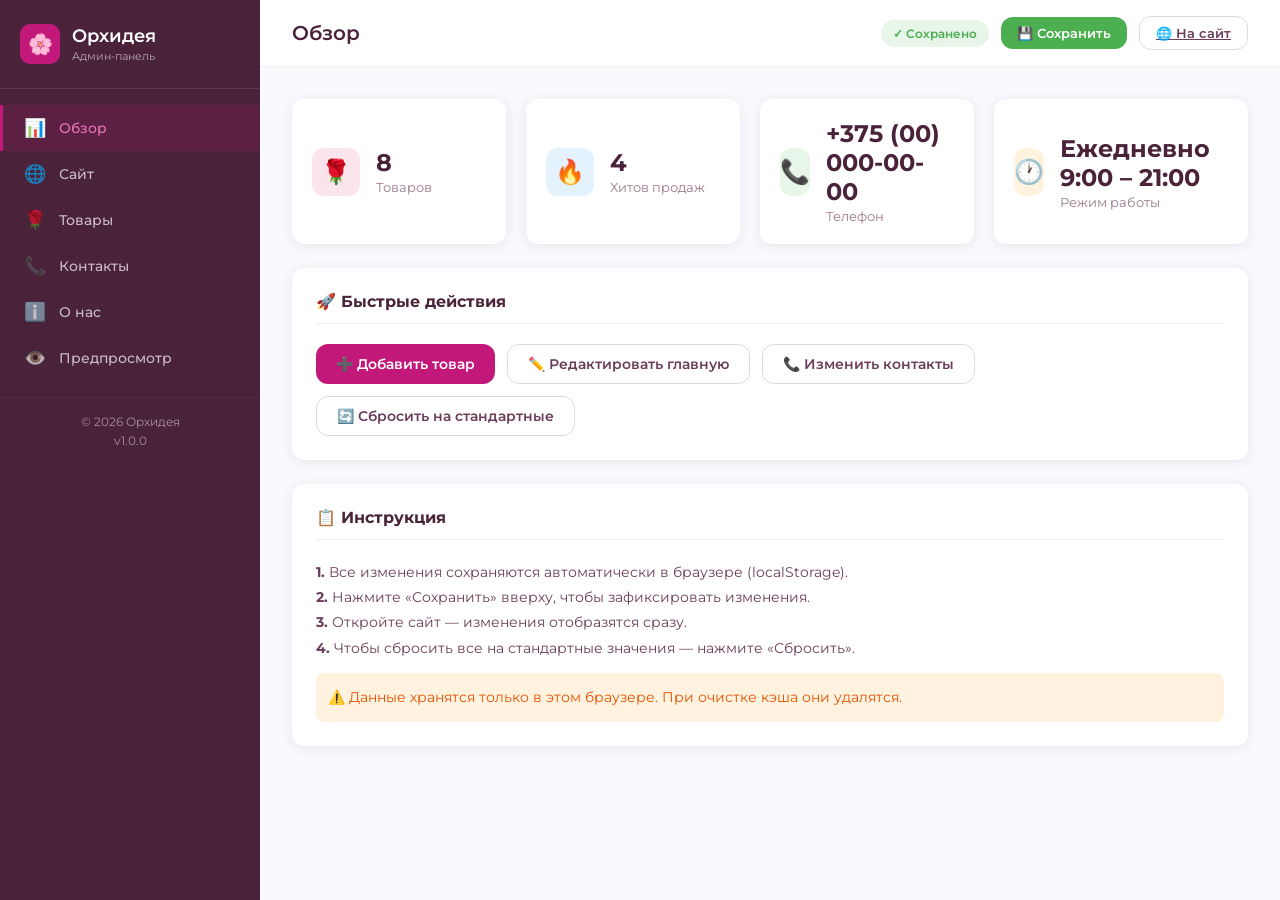
==== admin.html @ 12eff5f6 "Add files via upload" ====
<!DOCTYPE html>
<html lang="ru">
<head>
<meta charset="UTF-8">
<meta name="viewport" content="width=device-width, initial-scale=1.0">
<title>Админ-панель — Орхидея</title>
<link href="https://fonts.googleapis.com/css2?family=Montserrat:wght@300;400;500;600;700&display=swap" rel="stylesheet">
<style>
:root {
  --primary: #C2187A;
  --primary-light: #E674B9;
  --primary-dark: #8B0F5A;
  --bg-white: #FFFFFF;
  --bg-light: #FAF9FE;
  --bg-cream: #FDFBFC;
  --text-dark: #4A223A;
  --text-medium: #6B3D5A;
  --text-light: #9B7A8A;
  --gray-light: #F0F0F0;
  --gray-medium: #DCDCDC;
  --success: #4CAF50;
  --warning: #FF9800;
  --danger: #F44336;
  --radius: 12px;
  --shadow: 0 2px 12px rgba(74,34,58,.1);
  --transition: all .3s ease;
}

* { margin: 0; padding: 0; box-sizing: border-box; }
body { font-family: 'Montserrat', sans-serif; background: var(--bg-light); color: var(--text-dark); min-height: 100vh; }

/* ===== LAYOUT ===== */
.admin-wrapper { display: flex; min-height: 100vh; }

/* ===== SIDEBAR ===== */
.sidebar {
  width: 260px;
  background: var(--text-dark);
  color: #fff;
  position: fixed;
  height: 100vh;
  overflow-y: auto;
  z-index: 100;
  transition: var(--transition);
}
.sidebar-header {
  padding: 24px 20px;
  border-bottom: 1px solid rgba(255,255,255,.1);
  display: flex;
  align-items: center;
  gap: 12px;
}
.sidebar-logo {
  width: 40px; height: 40px;
  background: var(--primary);
  border-radius: 10px;
  display: flex; align-items: center; justify-content: center;
  font-size: 20px;
}
.sidebar-title { font-size: 18px; font-weight: 600; }
.sidebar-subtitle { font-size: 11px; opacity: .6; margin-top: 2px; }

.sidebar-nav { padding: 16px 0; }
.nav-item {
  display: flex; align-items: center; gap: 12px;
  padding: 12px 20px;
  cursor: pointer;
  transition: var(--transition);
  font-size: 14px;
  font-weight: 500;
  border-left: 3px solid transparent;
  color: rgba(255,255,255,.7);
}
.nav-item:hover { background: rgba(255,255,255,.05); color: #fff; }
.nav-item.active { background: rgba(194,24,122,.15); color: var(--primary-light); border-left-color: var(--primary); }
.nav-icon { font-size: 18px; width: 24px; text-align: center; }

.sidebar-footer {
  padding: 16px 20px;
  border-top: 1px solid rgba(255,255,255,.1);
  font-size: 12px;
  opacity: .5;
  text-align: center;
}

/* ===== MOBILE SIDEBAR ===== */
.sidebar-toggle {
  display: none;
  position: fixed;
  top: 16px; left: 16px;
  z-index: 200;
  width: 44px; height: 44px;
  background: var(--text-dark);
  border: none; border-radius: 10px;
  color: #fff; font-size: 20px;
  cursor: pointer;
  align-items: center; justify-content: center;
}
@media(max-width:900px) {
  .sidebar { transform: translateX(-100%); }
  .sidebar.open { transform: translateX(0); }
  .sidebar-toggle { display: flex; }
  .main-content { margin-left: 0 !important; }
  .overlay {
    display: none;
    position: fixed; inset: 0;
    background: rgba(0,0,0,.5);
    z-index: 99;
  }
  .overlay.active { display: block; }
}

/* ===== MAIN CONTENT ===== */
.main-content {
  margin-left: 260px;
  flex: 1;
  min-height: 100vh;
}

/* ===== HEADER ===== */
.topbar {
  background: var(--bg-white);
  padding: 16px 32px;
  display: flex;
  justify-content: space-between;
  align-items: center;
  border-bottom: 1px solid var(--gray-light);
  position: sticky;
  top: 0;
  z-index: 50;
}
.topbar-title { font-size: 20px; font-weight: 600; }
.topbar-actions { display: flex; gap: 12px; align-items: center; }
.btn {
  display: inline-flex; align-items: center; gap: 8px;
  padding: 10px 20px;
  border-radius: var(--radius);
  font-size: 14px; font-weight: 600;
  border: none; cursor: pointer;
  transition: var(--transition);
  font-family: inherit;
}
.btn-primary { background: var(--primary); color: #fff; }
.btn-primary:hover { background: var(--primary-dark); transform: translateY(-1px); }
.btn-success { background: var(--success); color: #fff; }
.btn-success:hover { background: #388E3C; }
.btn-outline { background: transparent; color: var(--text-medium); border: 1px solid var(--gray-medium); }
.btn-outline:hover { border-color: var(--primary); color: var(--primary); }
.btn-sm { padding: 8px 16px; font-size: 13px; }
.btn-icon { width: 36px; height: 36px; padding: 0; justify-content: center; border-radius: 8px; }

.status-badge {
  padding: 6px 12px;
  border-radius: 20px;
  font-size: 12px;
  font-weight: 600;
}
.status-saved { background: #E8F5E9; color: var(--success); }
.status-unsaved { background: #FFF3E0; color: var(--warning); }

/* ===== CONTENT AREA ===== */
.content { padding: 32px; max-width: 1200px; }
@media(max-width:768px) { .content { padding: 20px; } }

/* ===== TABS ===== */
.tabs { display: flex; gap: 4px; margin-bottom: 24px; border-bottom: 2px solid var(--gray-light); }
.tab {
  padding: 12px 20px;
  font-size: 14px; font-weight: 600;
  cursor: pointer;
  border-bottom: 2px solid transparent;
  margin-bottom: -2px;
  transition: var(--transition);
  color: var(--text-light);
}
.tab:hover { color: var(--primary); }
.tab.active { color: var(--primary); border-bottom-color: var(--primary); }

/* ===== FORMS ===== */
.form-section {
  background: var(--bg-white);
  border-radius: var(--radius);
  padding: 24px;
  margin-bottom: 24px;
  box-shadow: var(--shadow);
}
.form-section-title {
  font-size: 16px; font-weight: 700;
  margin-bottom: 20px;
  padding-bottom: 12px;
  border-bottom: 1px solid var(--gray-light);
  display: flex; align-items: center; gap: 8px;
}
.form-grid {
  display: grid;
  grid-template-columns: repeat(2, 1fr);
  gap: 20px;
}
@media(max-width:768px) { .form-grid { grid-template-columns: 1fr; } }

.form-group { display: flex; flex-direction: column; gap: 6px; }
.form-group.full-width { grid-column: 1 / -1; }
.form-label {
  font-size: 13px; font-weight: 600;
  color: var(--text-medium);
  text-transform: uppercase;
  letter-spacing: .5px;
}
.form-input, .form-textarea, .form-select {
  padding: 12px 14px;
  border: 1px solid var(--gray-medium);
  border-radius: 8px;
  font-family: inherit;
  font-size: 14px;
  color: var(--text-dark);
  transition: var(--transition);
  background: var(--bg-white);
}
.form-input:focus, .form-textarea:focus, .form-select:focus {
  outline: none;
  border-color: var(--primary);
  box-shadow: 0 0 0 3px rgba(194,24,122,.1);
}
.form-textarea { min-height: 80px; resize: vertical; }
.form-select { cursor: pointer; }
.form-hint { font-size: 12px; color: var(--text-light); }

/* ===== PRODUCTS TABLE ===== */
.products-table-wrapper {
  background: var(--bg-white);
  border-radius: var(--radius);
  overflow: hidden;
  box-shadow: var(--shadow);
}
.products-toolbar {
  padding: 16px 20px;
  display: flex;
  justify-content: space-between;
  align-items: center;
  border-bottom: 1px solid var(--gray-light);
  flex-wrap: wrap;
  gap: 12px;
}
.table-search {
  padding: 8px 14px;
  border: 1px solid var(--gray-medium);
  border-radius: 8px;
  font-size: 14px;
  width: 240px;
  font-family: inherit;
}

.products-table { width: 100%; border-collapse: collapse; font-size: 14px; }
.products-table th {
  background: var(--bg-light);
  padding: 12px 16px;
  text-align: left;
  font-weight: 600;
  font-size: 12px;
  text-transform: uppercase;
  letter-spacing: .5px;
  color: var(--text-light);
  border-bottom: 1px solid var(--gray-light);
}
.products-table td {
  padding: 12px 16px;
  border-bottom: 1px solid var(--gray-light);
  vertical-align: middle;
}
.products-table tr:hover { background: var(--bg-light); }
.products-table tr:last-child td { border-bottom: none; }

.product-img-cell { font-size: 28px; }
.product-name { font-weight: 600; color: var(--text-dark); }
.product-desc { font-size: 12px; color: var(--text-light); margin-top: 2px; }
.product-price { font-weight: 700; color: var(--primary); font-size: 15px; }
.product-badge {
  display: inline-block;
  padding: 4px 10px;
  border-radius: 20px;
  font-size: 11px;
  font-weight: 600;
}
.badge-popular { background: #FCE4EC; color: var(--primary); }
.badge-regular { background: var(--bg-light); color: var(--text-light); }

.table-actions { display: flex; gap: 6px; }
.action-btn {
  width: 32px; height: 32px;
  border-radius: 6px;
  border: none;
  cursor: pointer;
  display: flex; align-items: center; justify-content: center;
  font-size: 16px;
  transition: var(--transition);
}
.action-btn.edit { background: #E3F2FD; color: #1976D2; }
.action-btn.edit:hover { background: #1976D2; color: #fff; }
.action-btn.delete { background: #FFEBEE; color: var(--danger); }
.action-btn.delete:hover { background: var(--danger); color: #fff; }

/* ===== MODAL ===== */
.modal-overlay {
  position: fixed; inset: 0;
  background: rgba(74,34,58,.5);
  backdrop-filter: blur(4px);
  z-index: 1000;
  display: flex; align-items: center; justify-content: center;
  padding: 20px;
  opacity: 0; visibility: hidden;
  transition: var(--transition);
}
.modal-overlay.active { opacity: 1; visibility: visible; }
.modal {
  background: var(--bg-white);
  border-radius: var(--radius);
  width: 100%; max-width: 560px;
  max-height: 90vh;
  overflow-y: auto;
  box-shadow: 0 20px 60px rgba(74,34,58,.3);
  transform: scale(.95);
  transition: var(--transition);
}
.modal-overlay.active .modal { transform: scale(1); }
.modal-header {
  padding: 20px 24px;
  border-bottom: 1px solid var(--gray-light);
  display: flex; justify-content: space-between; align-items: center;
}
.modal-header h3 { font-size: 18px; font-weight: 700; }
.modal-close {
  width: 32px; height: 32px;
  border-radius: 8px;
  border: none; background: var(--bg-light);
  cursor: pointer; font-size: 18px;
  display: flex; align-items: center; justify-content: center;
  transition: var(--transition);
}
.modal-close:hover { background: var(--gray-light); }
.modal-body { padding: 24px; }
.modal-footer {
  padding: 16px 24px 24px;
  display: flex; justify-content: flex-end; gap: 12px;
}

/* ===== TOAST ===== */
.toast-container {
  position: fixed;
  top: 24px; right: 24px;
  z-index: 9999;
  display: flex;
  flex-direction: column;
  gap: 8px;
}
.toast {
  padding: 14px 20px;
  border-radius: 10px;
  color: #fff;
  font-size: 14px;
  font-weight: 500;
  display: flex;
  align-items: center;
  gap: 10px;
  box-shadow: 0 4px 16px rgba(0,0,0,.2);
  animation: toastIn .3s ease, toastOut .3s ease 2.7s forwards;
  max-width: 360px;
}
.toast-success { background: var(--success); }
.toast-error { background: var(--danger); }
.toast-info { background: var(--primary); }
@keyframes toastIn {
  from { transform: translateX(100%); opacity: 0; }
  to { transform: translateX(0); opacity: 1; }
}
@keyframes toastOut {
  from { transform: translateX(0); opacity: 1; }
  to { transform: translateX(100%); opacity: 0; }
}

/* ===== PREVIEW PANEL ===== */
.preview-panel {
  background: var(--bg-white);
  border-radius: var(--radius);
  padding: 20px;
  box-shadow: var(--shadow);
  margin-bottom: 24px;
}
.preview-header {
  display: flex;
  justify-content: space-between;
  align-items: center;
  margin-bottom: 16px;
}
.preview-frame {
  width: 100%;
  height: 400px;
  border: 1px solid var(--gray-medium);
  border-radius: 8px;
  overflow: hidden;
}
.preview-frame iframe {
  width: 100%; height: 100%;
  border: none;
}

/* ===== STATS CARDS ===== */
.stats-grid {
  display: grid;
  grid-template-columns: repeat(4, 1fr);
  gap: 20px;
  margin-bottom: 24px;
}
@media(max-width:1100px) { .stats-grid { grid-template-columns: repeat(2, 1fr); } }
@media(max-width:600px) { .stats-grid { grid-template-columns: 1fr; } }

.stat-card {
  background: var(--bg-white);
  border-radius: var(--radius);
  padding: 20px;
  box-shadow: var(--shadow);
  display: flex;
  align-items: center;
  gap: 16px;
}
.stat-icon {
  width: 48px; height: 48px;
  border-radius: 12px;
  display: flex; align-items: center; justify-content: center;
  font-size: 24px;
}
.stat-icon.pink { background: #FCE4EC; }
.stat-icon.blue { background: #E3F2FD; }
.stat-icon.green { background: #E8F5E9; }
.stat-icon.orange { background: #FFF3E0; }
.stat-value { font-size: 24px; font-weight: 700; color: var(--text-dark); }
.stat-label { font-size: 13px; color: var(--text-light); margin-top: 2px; }

/* ===== HIDDEN ===== */
.hidden { display: none !important; }
</style>
</head>
<body>

<div class="admin-wrapper">
  <!-- Sidebar -->
  <button class="sidebar-toggle" id="sidebarToggle">☰</button>
  <div class="overlay" id="overlay"></div>

  <aside class="sidebar" id="sidebar">
    <div class="sidebar-header">
      <div class="sidebar-logo">🌸</div>
      <div>
        <div class="sidebar-title">Орхидея</div>
        <div class="sidebar-subtitle">Админ-панель</div>
      </div>
    </div>
    <nav class="sidebar-nav">
      <div class="nav-item active" data-page="dashboard">
        <span class="nav-icon">📊</span>
        <span>Обзор</span>
      </div>
      <div class="nav-item" data-page="site">
        <span class="nav-icon">🌐</span>
        <span>Сайт</span>
      </div>
      <div class="nav-item" data-page="products">
        <span class="nav-icon">🌹</span>
        <span>Товары</span>
      </div>
      <div class="nav-item" data-page="contacts">
        <span class="nav-icon">📞</span>
        <span>Контакты</span>
      </div>
      <div class="nav-item" data-page="about">
        <span class="nav-icon">ℹ️</span>
        <span>О нас</span>
      </div>
      <div class="nav-item" data-page="preview">
        <span class="nav-icon">👁️</span>
        <span>Предпросмотр</span>
      </div>
    </nav>
    <div class="sidebar-footer">
      <p>© 2026 Орхидея</p>
      <p style="margin-top:4px">v1.0.0</p>
    </div>
  </aside>

  <!-- Main Content -->
  <main class="main-content">
    <div class="topbar">
      <div class="topbar-title" id="pageTitle">Обзор</div>
      <div class="topbar-actions">
        <span class="status-badge status-saved" id="saveStatus">✓ Сохранено</span>
        <button class="btn btn-success btn-sm" onclick="saveAll()">
          💾 Сохранить
        </button>
        <a href="index.html" target="_blank" class="btn btn-outline btn-sm">
          🌐 На сайт
        </a>
      </div>
    </div>

    <div class="content">
      <!-- ===== DASHBOARD ===== -->
      <div id="page-dashboard">
        <div class="stats-grid">
          <div class="stat-card">
            <div class="stat-icon pink">🌹</div>
            <div>
              <div class="stat-value" id="statProducts">0</div>
              <div class="stat-label">Товаров</div>
            </div>
          </div>
          <div class="stat-card">
            <div class="stat-icon blue">🔥</div>
            <div>
              <div class="stat-value" id="statPopular">0</div>
              <div class="stat-label">Хитов продаж</div>
            </div>
          </div>
          <div class="stat-card">
            <div class="stat-icon green">📞</div>
            <div>
              <div class="stat-value" id="statPhone">—</div>
              <div class="stat-label">Телефон</div>
            </div>
          </div>
          <div class="stat-card">
            <div class="stat-icon orange">🕐</div>
            <div>
              <div class="stat-value" id="statHours">—</div>
              <div class="stat-label">Режим работы</div>
            </div>
          </div>
        </div>

        <div class="form-section">
          <div class="form-section-title">🚀 Быстрые действия</div>
          <div style="display:flex; gap:12px; flex-wrap:wrap;">
            <button class="btn btn-primary" onclick="navigateTo('products')">➕ Добавить товар</button>
            <button class="btn btn-outline" onclick="navigateTo('site')">✏️ Редактировать главную</button>
            <button class="btn btn-outline" onclick="navigateTo('contacts')">📞 Изменить контакты</button>
            <button class="btn btn-outline" onclick="resetToDefault()">🔄 Сбросить на стандартные</button>
          </div>
        </div>

        <div class="form-section">
          <div class="form-section-title">📋 Инструкция</div>
          <div style="font-size:14px; line-height:1.8; color:var(--text-medium);">
            <p><strong>1.</strong> Все изменения сохраняются автоматически в браузере (localStorage).</p>
            <p><strong>2.</strong> Нажмите «Сохранить» вверху, чтобы зафиксировать изменения.</p>
            <p><strong>3.</strong> Откройте сайт — изменения отобразятся сразу.</p>
            <p><strong>4.</strong> Чтобы сбросить все на стандартные значения — нажмите «Сбросить».</p>
            <p style="margin-top:12px; padding:12px; background:#FFF3E0; border-radius:8px; color:#E65100;">
              ⚠️ Данные хранятся только в этом браузере. При очистке кэша они удалятся.
            </p>
          </div>
        </div>
      </div>

      <!-- ===== SITE SETTINGS ===== -->
      <div id="page-site" class="hidden">
        <div class="form-section">
          <div class="form-section-title">🏠 Главная страница</div>
          <div class="form-grid">
            <div class="form-group full-width">
              <label class="form-label">Заголовок (первая строка)</label>
              <input type="text" class="form-input" id="heroTitle1" placeholder="Свежие цветы">
            </div>
            <div class="form-group full-width">
              <label class="form-label">Заголовок (вторая строка, акцент)</label>
              <input type="text" class="form-input" id="heroTitle2" placeholder="с душой">
            </div>
            <div class="form-group full-width">
              <label class="form-label">Подзаголовок</label>
              <input type="text" class="form-input" id="heroSubtitle" placeholder="Букеты, композиции, подарки...">
            </div>
            <div class="form-group">
              <label class="form-label">Бейдж (над заголовком)</label>
              <input type="text" class="form-input" id="heroBadge" placeholder="Цветочный магазин в Барановичах">
            </div>
            <div class="form-group">
              <label class="form-label">Кнопка каталога</label>
              <input type="text" class="form-input" id="heroBtnCatalog" placeholder="Смотреть каталог →">
            </div>
            <div class="form-group full-width">
              <label class="form-label">Особенности (через запятую)</label>
              <input type="text" class="form-input" id="heroFeatures" placeholder="🌸 Свежие цветы, 🚚 Доставка по городу, 🕐 Ежедневно 9:00–21:00">
              <span class="form-hint">Разделяйте особенности запятой</span>
            </div>
          </div>
        </div>

        <div class="form-section">
          <div class="form-section-title">📦 Категории</div>
          <div class="form-grid" id="categoriesGrid">
            <!-- Generated by JS -->
          </div>
        </div>
      </div>

      <!-- ===== PRODUCTS ===== -->
      <div id="page-products" class="hidden">
        <div class="products-table-wrapper">
          <div class="products-toolbar">
            <input type="text" class="table-search" id="productSearch" placeholder="🔍 Поиск товаров...">
            <button class="btn btn-primary btn-sm" onclick="openProductModal()">➕ Добавить товар</button>
          </div>
          <table class="products-table">
            <thead>
              <tr>
                <th>Иконка</th>
                <th>Название</th>
                <th>Категория</th>
                <th>Цена</th>
                <th>Статус</th>
                <th>Действия</th>
              </tr>
            </thead>
            <tbody id="productsTableBody">
              <!-- Generated by JS -->
            </tbody>
          </table>
        </div>
      </div>

      <!-- ===== CONTACTS ===== -->
      <div id="page-contacts" class="hidden">
        <div class="form-section">
          <div class="form-section-title">📞 Контактная информация</div>
          <div class="form-grid">
            <div class="form-group">
              <label class="form-label">Адрес</label>
              <input type="text" class="form-input" id="contactAddress">
            </div>
            <div class="form-group">
              <label class="form-label">Телефон</label>
              <input type="text" class="form-input" id="contactPhone">
            </div>
            <div class="form-group">
              <label class="form-label">Email</label>
              <input type="text" class="form-input" id="contactEmail">
            </div>
            <div class="form-group">
              <label class="form-label">Режим работы</label>
              <input type="text" class="form-input" id="contactHours">
            </div>
            <div class="form-group">
              <label class="form-label">WhatsApp (номер)</label>
              <input type="text" class="form-input" id="contactWhatsApp">
              <span class="form-hint">Формат: 375000000000</span>
            </div>
            <div class="form-group">
              <label class="form-label">Instagram</label>
              <input type="text" class="form-input" id="contactInstagram">
              <span class="form-hint">Только username, без @</span>
            </div>
            <div class="form-group full-width">
              <label class="form-label">Ссылка на карту (Yandex/Google)</label>
              <input type="text" class="form-input" id="contactMapUrl">
            </div>
          </div>
        </div>
      </div>

      <!-- ===== ABOUT ===== -->
      <div id="page-about" class="hidden">
        <div class="form-section">
          <div class="form-section-title">ℹ️ О нас</div>
          <div class="form-grid">
            <div class="form-group full-width">
              <label class="form-label">Заголовок</label>
              <input type="text" class="form-input" id="aboutTitle">
            </div>
            <div class="form-group full-width">
              <label class="form-label">Описание</label>
              <textarea class="form-textarea" id="aboutDesc"></textarea>
            </div>
            <div class="form-group">
              <label class="form-label">Статистика 1 — число</label>
              <input type="text" class="form-input" id="aboutStat1Num">
            </div>
            <div class="form-group">
              <label class="form-label">Статистика 1 — подпись</label>
              <input type="text" class="form-input" id="aboutStat1Label">
            </div>
            <div class="form-group">
              <label class="form-label">Статистика 2 — число</label>
              <input type="text" class="form-input" id="aboutStat2Num">
            </div>
            <div class="form-group">
              <label class="form-label">Статистика 2 — подпись</label>
              <input type="text" class="form-input" id="aboutStat2Label">
            </div>
            <div class="form-group">
              <label class="form-label">Статистика 3 — число</label>
              <input type="text" class="form-input" id="aboutStat3Num">
            </div>
            <div class="form-group">
              <label class="form-label">Статистика 3 — подпись</label>
              <input type="text" class="form-input" id="aboutStat3Label">
            </div>
            <div class="form-group">
              <label class="form-label">Бейдж — число</label>
              <input type="text" class="form-input" id="aboutBadgeNum">
            </div>
            <div class="form-group">
              <label class="form-label">Бейдж — подпись</label>
              <input type="text" class="form-input" id="aboutBadgeText">
            </div>
          </div>
        </div>
      </div>

      <!-- ===== PREVIEW ===== -->
      <div id="page-preview" class="hidden">
        <div class="preview-panel">
          <div class="preview-header">
            <div style="font-weight:700; font-size:16px;">👁️ Предпросмотр сайта</div>
            <a href="index.html" target="_blank" class="btn btn-primary btn-sm">🌐 Открыть в новой вкладке</a>
          </div>
          <div class="preview-frame">
            <iframe src="index.html" id="previewFrame"></iframe>
          </div>
        </div>
        <div class="form-section">
          <div class="form-section-title">💡 Совет</div>
          <p style="font-size:14px; color:var(--text-medium); line-height:1.7;">
            Для обновления предпросмотра нажмите «Сохранить» вверху страницы, затем обновите эту страницу (F5).
            Или откройте сайт в новой вкладке по кнопке выше.
          </p>
        </div>
      </div>
    </div>
  </main>
</div>

<!-- Product Modal -->
<div class="modal-overlay" id="productModal">
  <div class="modal">
    <div class="modal-header">
      <h3 id="modalTitle">Добавить товар</h3>
      <button class="modal-close" onclick="closeProductModal()">✕</button>
    </div>
    <div class="modal-body">
      <div class="form-grid">
        <div class="form-group">
          <label class="form-label">Название *</label>
          <input type="text" class="form-input" id="prodName" required>
        </div>
        <div class="form-group">
          <label class="form-label">Категория *</label>
          <select class="form-select" id="prodCategory">
            <option value="bouquets">Букеты</option>
            <option value="compositions">Композиции</option>
            <option value="balloons">Шары</option>
            <option value="toys">Игрушки</option>
            <option value="cards">Открытки</option>
            <option value="ribbons">Букеты из лент</option>
          </select>
        </div>
        <div class="form-group">
          <label class="form-label">Цена (BYN) *</label>
          <input type="number" class="form-input" id="prodPrice" min="0" required>
        </div>
        <div class="form-group">
          <label class="form-label">Хит продаж?</label>
          <select class="form-select" id="prodPopular">
            <option value="false">Нет</option>
            <option value="true">Да</option>
          </select>
        </div>
        <div class="form-group full-width">
          <label class="form-label">Описание</label>
          <input type="text" class="form-input" id="prodDesc">
        </div>
      </div>
    </div>
    <div class="modal-footer">
      <button class="btn btn-outline" onclick="closeProductModal()">Отмена</button>
      <button class="btn btn-primary" onclick="saveProduct()">💾 Сохранить</button>
    </div>
  </div>
</div>

<!-- Toast Container -->
<div class="toast-container" id="toastContainer"></div>

<script>
// ===================== DATA =====================
const defaultData = {
  site: {
    heroTitle1: 'Свежие цветы',
    heroTitle2: 'с душой',
    heroSubtitle: 'Букеты, композиции, подарки — с доставкой по городу Барановичи.',
    heroBadge: 'Цветочный магазин в Барановичах',
    heroBtnCatalog: 'Смотреть каталог →',
    heroFeatures: '🌸 Свежие цветы, 🚚 Доставка по городу, 🕐 Ежедневно 9:00–21:00',
    categories: [
      { icon: '🌹', name: 'Букеты', desc: 'Свежие букеты из роз, тюльпанов, орхидей' },
      { icon: '🎁', name: 'Композиции', desc: 'В корзинах, коробках и вазах' },
      { icon: '🎈', name: 'Шары', desc: 'Гелевые и фольгированные шары' },
      { icon: '🧸', name: 'Мягкие игрушки', desc: 'Плюшевые мишки и зайки' },
      { icon: '💌', name: 'Открытки', desc: 'Праздничные открытки' },
      { icon: '🎀', name: 'Букеты из лент', desc: 'Ручная работа из атласных лент' }
    ]
  },
  products: [
    { id: 1, name: 'Букет из 15 роз', category: 'bouquets', price: 85, popular: true, desc: 'Нежный букет из 15 свежих роз' },
    { id: 2, name: 'Орхидея в горшке', category: 'compositions', price: 65, popular: true, desc: 'Живая орхидея фаленопсис' },
    { id: 3, name: 'Композиция в коробке', category: 'compositions', price: 120, popular: true, desc: 'Розы и эустома в коробке' },
    { id: 4, name: 'Букет из лент', category: 'ribbons', price: 45, popular: true, desc: 'Ручная работа из лент' },
    { id: 5, name: 'Мишка с розами', category: 'toys', price: 95, popular: false, desc: 'Плюшевый мишка + 7 роз' },
    { id: 6, name: 'Шары с гелием', category: 'balloons', price: 35, popular: false, desc: '5 гелевых шаров' },
    { id: 7, name: 'Открытка', category: 'cards', price: 12, popular: false, desc: 'Ручная работа' },
    { id: 8, name: '25 тюльпанов', category: 'bouquets', price: 110, popular: false, desc: 'Весенний букет' }
  ],
  contacts: {
    address: 'г. Барановичи, ул. Царюка 18',
    phone: '+375 (00) 000-00-00',
    rawPhone: '375000000000',
    email: 'orkhideya2026@mail.ru',
    hours: 'Ежедневно 9:00 – 21:00',
    instagram: 'orkhideya2026',
    mapUrl: 'https://yandex.by/maps'
  },
  about: {
    title: 'Магазин цветов «Орхидея»',
    desc: 'Мы — цветочный магазин в городе Барановичи. Создаем уникальные композиции из свежих цветов.',
    stats: [
      { num: '500+', label: 'Клиентов' },
      { num: '100+', label: 'Букетов' },
      { num: '24/7', label: 'Заказы' }
    ],
    badge: { num: '5+', text: 'лет опыта' }
  }
};

let data = JSON.parse(JSON.stringify(defaultData));
let editingProductId = null;
let hasChanges = false;

// ===================== STORAGE =====================
function loadData() {
  const saved = localStorage.getItem('orchidAdminData');
  if (saved) {
    try {
      data = JSON.parse(saved);
    } catch(e) {
      console.error('Ошибка загрузки данных', e);
    }
  }
  updateDashboard();
  fillForms();
  renderProducts();
  renderCategories();
}

function saveData() {
  localStorage.setItem('orchidAdminData', JSON.stringify(data));
  localStorage.setItem('orchidDataUpdated', Date.now().toString());
  hasChanges = false;
  updateSaveStatus();
  showToast('✅ Данные сохранены!', 'success');
}

function resetToDefault() {
  if (!confirm('⚠️ Все изменения будут удалены. Продолжить?')) return;
  data = JSON.parse(JSON.stringify(defaultData));
  saveData();
  loadData();
  showToast('🔄 Данные сброшены на стандартные', 'info');
}

// ===================== NAVIGATION =====================
function navigateTo(page) {
  document.querySelectorAll('.nav-item').forEach(el => el.classList.remove('active'));
  document.querySelector(`.nav-item[data-page="${page}"]`).classList.add('active');

  document.querySelectorAll('[id^="page-"]').forEach(el => el.classList.add('hidden'));
  document.getElementById('page-' + page).classList.remove('hidden');

  const titles = {
    dashboard: 'Обзор',
    site: 'Настройки сайта',
    products: 'Товары',
    contacts: 'Контакты',
    about: 'О нас',
    preview: 'Предпросмотр'
  };
  document.getElementById('pageTitle').textContent = titles[page] || 'Админ-панель';

  // Close mobile sidebar
  document.getElementById('sidebar').classList.remove('open');
  document.getElementById('overlay').classList.remove('active');

  if (page === 'preview') {
    document.getElementById('previewFrame').src = 'index.html?' + Date.now();
  }
}

document.querySelectorAll('.nav-item').forEach(item => {
  item.addEventListener('click', () => navigateTo(item.dataset.page));
});

// Mobile sidebar
document.getElementById('sidebarToggle').addEventListener('click', () => {
  document.getElementById('sidebar').classList.toggle('open');
  document.getElementById('overlay').classList.toggle('active');
});
document.getElementById('overlay').addEventListener('click', () => {
  document.getElementById('sidebar').classList.remove('open');
  document.getElementById('overlay').classList.remove('active');
});

// ===================== FORMS =====================
function fillForms() {
  // Site
  document.getElementById('heroTitle1').value = data.site.heroTitle1;
  document.getElementById('heroTitle2').value = data.site.heroTitle2;
  document.getElementById('heroSubtitle').value = data.site.heroSubtitle;
  document.getElementById('heroBadge').value = data.site.heroBadge;
  document.getElementById('heroBtnCatalog').value = data.site.heroBtnCatalog;
  document.getElementById('heroFeatures').value = data.site.heroFeatures;

  // Contacts
  document.getElementById('contactAddress').value = data.contacts.address;
  document.getElementById('contactPhone').value = data.contacts.phone;
  document.getElementById('contactEmail').value = data.contacts.email;
  document.getElementById('contactHours').value = data.contacts.hours;
  document.getElementById('contactWhatsApp').value = data.contacts.rawPhone;
  document.getElementById('contactInstagram').value = data.contacts.instagram;
  document.getElementById('contactMapUrl').value = data.contacts.mapUrl;

  // About
  document.getElementById('aboutTitle').value = data.about.title;
  document.getElementById('aboutDesc').value = data.about.desc;
  document.getElementById('aboutStat1Num').value = data.about.stats[0].num;
  document.getElementById('aboutStat1Label').value = data.about.stats[0].label;
  document.getElementById('aboutStat2Num').value = data.about.stats[1].num;
  document.getElementById('aboutStat2Label').value = data.about.stats[1].label;
  document.getElementById('aboutStat3Num').value = data.about.stats[2].num;
  document.getElementById('aboutStat3Label').value = data.about.stats[2].label;
  document.getElementById('aboutBadgeNum').value = data.about.badge.num;
  document.getElementById('aboutBadgeText').value = data.about.badge.text;
}

function collectFormData() {
  // Site
  data.site.heroTitle1 = document.getElementById('heroTitle1').value;
  data.site.heroTitle2 = document.getElementById('heroTitle2').value;
  data.site.heroSubtitle = document.getElementById('heroSubtitle').value;
  data.site.heroBadge = document.getElementById('heroBadge').value;
  data.site.heroBtnCatalog = document.getElementById('heroBtnCatalog').value;
  data.site.heroFeatures = document.getElementById('heroFeatures').value;

  // Contacts
  data.contacts.address = document.getElementById('contactAddress').value;
  data.contacts.phone = document.getElementById('contactPhone').value;
  data.contacts.email = document.getElementById('contactEmail').value;
  data.contacts.hours = document.getElementById('contactHours').value;
  data.contacts.rawPhone = document.getElementById('contactWhatsApp').value;
  data.contacts.instagram = document.getElementById('contactInstagram').value;
  data.contacts.mapUrl = document.getElementById('contactMapUrl').value;

  // About
  data.about.title = document.getElementById('aboutTitle').value;
  data.about.desc = document.getElementById('aboutDesc').value;
  data.about.stats[0].num = document.getElementById('aboutStat1Num').value;
  data.about.stats[0].label = document.getElementById('aboutStat1Label').value;
  data.about.stats[1].num = document.getElementById('aboutStat2Num').value;
  data.about.stats[1].label = document.getElementById('aboutStat2Label').value;
  data.about.stats[2].num = document.getElementById('aboutStat3Num').value;
  data.about.stats[2].label = document.getElementById('aboutStat3Label').value;
  data.about.badge.num = document.getElementById('aboutBadgeNum').value;
  data.about.badge.text = document.getElementById('aboutBadgeText').value;
}

// Track changes
function markChanged() {
  hasChanges = true;
  updateSaveStatus();
}

document.querySelectorAll('.form-input, .form-textarea, .form-select').forEach(el => {
  el.addEventListener('input', markChanged);
});

function updateSaveStatus() {
  const badge = document.getElementById('saveStatus');
  if (hasChanges) {
    badge.className = 'status-badge status-unsaved';
    badge.textContent = '● Не сохранено';
  } else {
    badge.className = 'status-badge status-saved';
    badge.textContent = '✓ Сохранено';
  }
}

function saveAll() {
  collectFormData();
  saveData();
  updateDashboard();
}

// ===================== CATEGORIES =====================
function renderCategories() {
  const grid = document.getElementById('categoriesGrid');
  grid.innerHTML = data.site.categories.map((cat, i) => `
    <div class="form-group">
      <label class="form-label">Категория ${i + 1} — Иконка</label>
      <input type="text" class="form-input" value="${cat.icon}" onchange="updateCategory(${i}, 'icon', this.value)" maxlength="2">
      <label class="form-label" style="margin-top:8px">Название</label>
      <input type="text" class="form-input" value="${cat.name}" onchange="updateCategory(${i}, 'name', this.value)">
      <label class="form-label" style="margin-top:8px">Описание</label>
      <input type="text" class="form-input" value="${cat.desc}" onchange="updateCategory(${i}, 'desc', this.value)">
    </div>
  `).join('');
}

function updateCategory(index, field, value) {
  data.site.categories[index][field] = value;
  markChanged();
}

// ===================== PRODUCTS =====================
const catNames = {
  bouquets: 'Букеты', compositions: 'Композиции', balloons: 'Шары',
  toys: 'Игрушки', cards: 'Открытки', ribbons: 'Букеты из лент'
};
const catIcons = {
  bouquets: '🌹', compositions: '🎁', balloons: '🎈',
  toys: '🧸', cards: '💌', ribbons: '🎀'
};

function renderProducts() {
  const tbody = document.getElementById('productsTableBody');
  const search = document.getElementById('productSearch').value.toLowerCase();

  const filtered = data.products.filter(p => 
    p.name.toLowerCase().includes(search) || 
    p.desc.toLowerCase().includes(search)
  );

  tbody.innerHTML = filtered.map(p => `
    <tr>
      <td class="product-img-cell">${catIcons[p.category] || '🌸'}</td>
      <td>
        <div class="product-name">${p.name}</div>
        <div class="product-desc">${p.desc}</div>
      </td>
      <td>${catNames[p.category] || p.category}</td>
      <td class="product-price">${p.price} BYN</td>
      <td>
        <span class="product-badge ${p.popular ? 'badge-popular' : 'badge-regular'}">
          ${p.popular ? '🔥 Хит' : 'Обычный'}
        </span>
      </td>
      <td>
        <div class="table-actions">
          <button class="action-btn edit" onclick="editProduct(${p.id})" title="Редактировать">✏️</button>
          <button class="action-btn delete" onclick="deleteProduct(${p.id})" title="Удалить">🗑️</button>
        </div>
      </td>
    </tr>
  `).join('');

  updateDashboard();
}

document.getElementById('productSearch').addEventListener('input', renderProducts);

function openProductModal(id = null) {
  editingProductId = id;
  document.getElementById('modalTitle').textContent = id ? 'Редактировать товар' : 'Добавить товар';

  if (id) {
    const p = data.products.find(x => x.id === id);
    document.getElementById('prodName').value = p.name;
    document.getElementById('prodCategory').value = p.category;
    document.getElementById('prodPrice').value = p.price;
    document.getElementById('prodPopular').value = p.popular.toString();
    document.getElementById('prodDesc').value = p.desc;
  } else {
    document.getElementById('prodName').value = '';
    document.getElementById('prodCategory').value = 'bouquets';
    document.getElementById('prodPrice').value = '';
    document.getElementById('prodPopular').value = 'false';
    document.getElementById('prodDesc').value = '';
  }

  document.getElementById('productModal').classList.add('active');
}

function closeProductModal() {
  document.getElementById('productModal').classList.remove('active');
  editingProductId = null;
}

function saveProduct() {
  const name = document.getElementById('prodName').value.trim();
  const price = parseFloat(document.getElementById('prodPrice').value);

  if (!name || !price) {
    showToast('❌ Заполните обязательные поля', 'error');
    return;
  }

  const product = {
    id: editingProductId || Date.now(),
    name: name,
    category: document.getElementById('prodCategory').value,
    price: price,
    popular: document.getElementById('prodPopular').value === 'true',
    desc: document.getElementById('prodDesc').value
  };

  if (editingProductId) {
    const idx = data.products.findIndex(p => p.id === editingProductId);
    data.products[idx] = product;
  } else {
    data.products.push(product);
  }

  closeProductModal();
  renderProducts();
  markChanged();
  showToast('✅ Товар сохранён!', 'success');
}

function editProduct(id) {
  openProductModal(id);
}

function deleteProduct(id) {
  if (!confirm('🗑️ Удалить этот товар?')) return;
  data.products = data.products.filter(p => p.id !== id);
  renderProducts();
  markChanged();
  showToast('🗑️ Товар удалён', 'info');
}

// ===================== DASHBOARD =====================
function updateDashboard() {
  document.getElementById('statProducts').textContent = data.products.length;
  document.getElementById('statPopular').textContent = data.products.filter(p => p.popular).length;
  document.getElementById('statPhone').textContent = data.contacts.phone || '—';
  document.getElementById('statHours').textContent = data.contacts.hours || '—';
}

// ===================== TOAST =====================
function showToast(message, type = 'info') {
  const container = document.getElementById('toastContainer');
  const toast = document.createElement('div');
  toast.className = `toast toast-${type}`;
  toast.textContent = message;
  container.appendChild(toast);
  setTimeout(() => toast.remove(), 3000);
}

// ===================== INIT =====================
loadData();

// Keyboard shortcuts
document.addEventListener('keydown', (e) => {
  if (e.ctrlKey && e.key === 's') {
    e.preventDefault();
    saveAll();
  }
});

console.log('Админ-панель Орхидеи загружена. Ctrl+S для сохранения.');
</script>
</body>
</html>
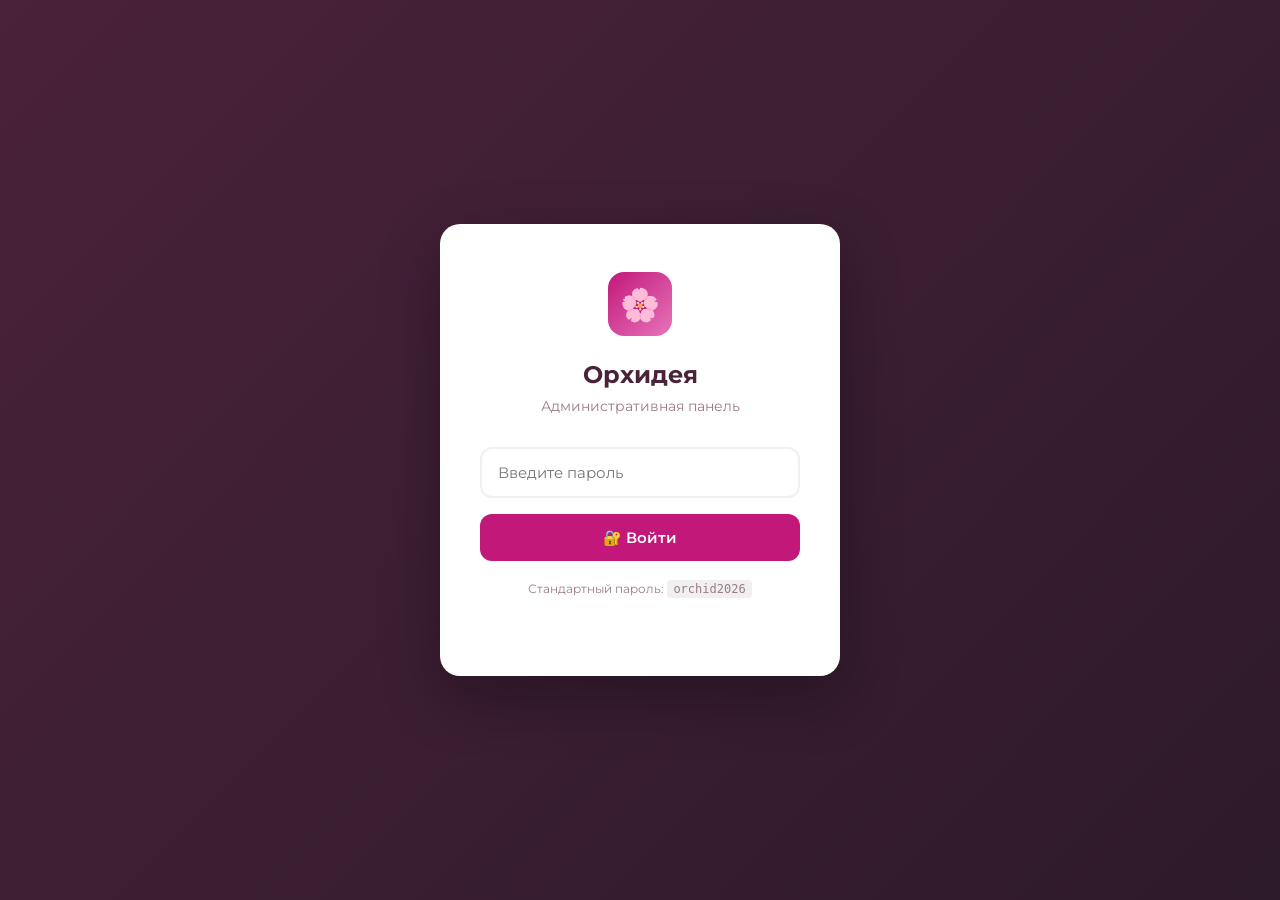
==== commit e6431687: "Update admin.html" ====
--- a/admin.html
+++ b/admin.html
@@ -7,54 +7,69 @@
 <link href="https://fonts.googleapis.com/css2?family=Montserrat:wght@300;400;500;600;700&display=swap" rel="stylesheet">
 <style>
 :root {
-  --primary: #C2187A;
-  --primary-light: #E674B9;
-  --primary-dark: #8B0F5A;
-  --bg-white: #FFFFFF;
-  --bg-light: #FAF9FE;
-  --bg-cream: #FDFBFC;
-  --text-dark: #4A223A;
-  --text-medium: #6B3D5A;
-  --text-light: #9B7A8A;
-  --gray-light: #F0F0F0;
-  --gray-medium: #DCDCDC;
-  --success: #4CAF50;
-  --warning: #FF9800;
-  --danger: #F44336;
-  --radius: 12px;
-  --shadow: 0 2px 12px rgba(74,34,58,.1);
-  --transition: all .3s ease;
-}
-
+  --primary: #C2187A; --primary-light: #E674B9; --primary-dark: #8B0F5A;
+  --bg-white: #FFFFFF; --bg-light: #FAF9FE; --text-dark: #4A223A;
+  --text-medium: #6B3D5A; --text-light: #9B7A8A; --gray-light: #F0F0F0;
+  --gray-medium: #DCDCDC; --success: #4CAF50; --warning: #FF9800; --danger: #F44336;
+  --radius: 12px; --shadow: 0 2px 12px rgba(74,34,58,.1);
+  --transition: all .3s cubic-bezier(.4,0,.2,1);
+}
 * { margin: 0; padding: 0; box-sizing: border-box; }
 body { font-family: 'Montserrat', sans-serif; background: var(--bg-light); color: var(--text-dark); min-height: 100vh; }
+a { color: inherit; text-decoration: none; }
+
+/* ===== LOGIN SCREEN ===== */
+.login-screen {
+  position: fixed; inset: 0;
+  background: linear-gradient(135deg, var(--text-dark) 0%, #2D1A2A 100%);
+  display: flex; align-items: center; justify-content: center;
+  z-index: 9999; transition: opacity .5s, visibility .5s;
+}
+.login-screen.hidden { opacity: 0; visibility: hidden; pointer-events: none; }
+.login-box {
+  background: var(--bg-white); border-radius: 20px;
+  padding: 48px 40px; width: 100%; max-width: 400px;
+  box-shadow: 0 20px 60px rgba(0,0,0,.3); text-align: center;
+}
+.login-logo {
+  width: 64px; height: 64px;
+  background: linear-gradient(135deg, var(--primary) 0%, var(--primary-light) 100%);
+  border-radius: 16px; display: flex; align-items: center; justify-content: center;
+  font-size: 32px; margin: 0 auto 24px;
+}
+.login-box h1 { font-size: 24px; font-weight: 700; color: var(--text-dark); margin-bottom: 8px; }
+.login-box p { font-size: 14px; color: var(--text-light); margin-bottom: 32px; }
+.login-input {
+  width: 100%; padding: 14px 16px; border: 2px solid var(--gray-light);
+  border-radius: 12px; font-size: 15px; font-family: inherit;
+  margin-bottom: 16px; transition: var(--transition); background: var(--bg-white);
+}
+.login-input:focus { outline: none; border-color: var(--primary); box-shadow: 0 0 0 4px rgba(194,24,122,.1); }
+.login-btn {
+  width: 100%; padding: 14px; background: var(--primary); color: #fff;
+  border: none; border-radius: 12px; font-size: 15px; font-weight: 600;
+  cursor: pointer; transition: var(--transition); font-family: inherit;
+}
+.login-btn:hover { background: var(--primary-dark); transform: translateY(-1px); }
+.login-error { color: var(--danger); font-size: 13px; margin-top: 12px; display: none; }
+.login-error.visible { display: block; }
 
 /* ===== LAYOUT ===== */
 .admin-wrapper { display: flex; min-height: 100vh; }
 
 /* ===== SIDEBAR ===== */
 .sidebar {
-  width: 260px;
-  background: var(--text-dark);
-  color: #fff;
-  position: fixed;
-  height: 100vh;
-  overflow-y: auto;
-  z-index: 100;
+  width: 260px; background: var(--text-dark); color: #fff;
+  position: fixed; height: 100vh; overflow-y: auto; z-index: 100;
   transition: var(--transition);
 }
 .sidebar-header {
-  padding: 24px 20px;
-  border-bottom: 1px solid rgba(255,255,255,.1);
-  display: flex;
-  align-items: center;
-  gap: 12px;
+  padding: 24px 20px; border-bottom: 1px solid rgba(255,255,255,.1);
+  display: flex; align-items: center; gap: 12px;
 }
 .sidebar-logo {
-  width: 40px; height: 40px;
-  background: var(--primary);
-  border-radius: 10px;
-  display: flex; align-items: center; justify-content: center;
+  width: 40px; height: 40px; background: var(--primary);
+  border-radius: 10px; display: flex; align-items: center; justify-content: center;
   font-size: 20px;
 }
 .sidebar-title { font-size: 18px; font-weight: 600; }
@@ -63,37 +78,29 @@
 .sidebar-nav { padding: 16px 0; }
 .nav-item {
   display: flex; align-items: center; gap: 12px;
-  padding: 12px 20px;
-  cursor: pointer;
-  transition: var(--transition);
-  font-size: 14px;
-  font-weight: 500;
-  border-left: 3px solid transparent;
+  padding: 12px 20px; cursor: pointer; transition: var(--transition);
+  font-size: 14px; font-weight: 500; border-left: 3px solid transparent;
   color: rgba(255,255,255,.7);
 }
 .nav-item:hover { background: rgba(255,255,255,.05); color: #fff; }
 .nav-item.active { background: rgba(194,24,122,.15); color: var(--primary-light); border-left-color: var(--primary); }
 .nav-icon { font-size: 18px; width: 24px; text-align: center; }
 
-.sidebar-footer {
-  padding: 16px 20px;
-  border-top: 1px solid rgba(255,255,255,.1);
-  font-size: 12px;
-  opacity: .5;
-  text-align: center;
-}
+.sidebar-footer { padding: 16px 20px; border-top: 1px solid rgba(255,255,255,.1); font-size: 12px; opacity: .5; text-align: center; }
+.logout-btn {
+  display: flex; align-items: center; gap: 8px; padding: 10px 20px;
+  margin: 8px 20px; background: rgba(244,67,54,.15); color: #FF8A80;
+  border: none; border-radius: 8px; font-size: 13px; font-weight: 600;
+  cursor: pointer; transition: var(--transition); font-family: inherit;
+  width: calc(100% - 40px);
+}
+.logout-btn:hover { background: rgba(244,67,54,.25); }
 
 /* ===== MOBILE SIDEBAR ===== */
 .sidebar-toggle {
-  display: none;
-  position: fixed;
-  top: 16px; left: 16px;
-  z-index: 200;
-  width: 44px; height: 44px;
-  background: var(--text-dark);
-  border: none; border-radius: 10px;
-  color: #fff; font-size: 20px;
-  cursor: pointer;
+  display: none; position: fixed; top: 16px; left: 16px; z-index: 200;
+  width: 44px; height: 44px; background: var(--text-dark); border: none;
+  border-radius: 10px; color: #fff; font-size: 20px; cursor: pointer;
   align-items: center; justify-content: center;
 }
 @media(max-width:900px) {
@@ -101,44 +108,25 @@
   .sidebar.open { transform: translateX(0); }
   .sidebar-toggle { display: flex; }
   .main-content { margin-left: 0 !important; }
-  .overlay {
-    display: none;
-    position: fixed; inset: 0;
-    background: rgba(0,0,0,.5);
-    z-index: 99;
-  }
+  .overlay { display: none; position: fixed; inset: 0; background: rgba(0,0,0,.5); z-index: 99; }
   .overlay.active { display: block; }
 }
 
 /* ===== MAIN CONTENT ===== */
-.main-content {
-  margin-left: 260px;
-  flex: 1;
-  min-height: 100vh;
-}
+.main-content { margin-left: 260px; flex: 1; min-height: 100vh; }
 
 /* ===== HEADER ===== */
 .topbar {
-  background: var(--bg-white);
-  padding: 16px 32px;
-  display: flex;
-  justify-content: space-between;
-  align-items: center;
-  border-bottom: 1px solid var(--gray-light);
-  position: sticky;
-  top: 0;
-  z-index: 50;
+  background: var(--bg-white); padding: 16px 32px;
+  display: flex; justify-content: space-between; align-items: center;
+  border-bottom: 1px solid var(--gray-light); position: sticky; top: 0; z-index: 50;
 }
 .topbar-title { font-size: 20px; font-weight: 600; }
 .topbar-actions { display: flex; gap: 12px; align-items: center; }
 .btn {
   display: inline-flex; align-items: center; gap: 8px;
-  padding: 10px 20px;
-  border-radius: var(--radius);
-  font-size: 14px; font-weight: 600;
-  border: none; cursor: pointer;
-  transition: var(--transition);
-  font-family: inherit;
+  padding: 10px 20px; border-radius: var(--radius); font-size: 14px; font-weight: 600;
+  border: none; cursor: pointer; transition: var(--transition); font-family: inherit;
 }
 .btn-primary { background: var(--primary); color: #fff; }
 .btn-primary:hover { background: var(--primary-dark); transform: translateY(-1px); }
@@ -147,14 +135,10 @@
 .btn-outline { background: transparent; color: var(--text-medium); border: 1px solid var(--gray-medium); }
 .btn-outline:hover { border-color: var(--primary); color: var(--primary); }
 .btn-sm { padding: 8px 16px; font-size: 13px; }
-.btn-icon { width: 36px; height: 36px; padding: 0; justify-content: center; border-radius: 8px; }
-
-.status-badge {
-  padding: 6px 12px;
-  border-radius: 20px;
-  font-size: 12px;
-  font-weight: 600;
-}
+.btn-danger { background: var(--danger); color: #fff; }
+.btn-danger:hover { background: #D32F2F; }
+
+.status-badge { padding: 6px 12px; border-radius: 20px; font-size: 12px; font-weight: 600; }
 .status-saved { background: #E8F5E9; color: var(--success); }
 .status-unsaved { background: #FFF3E0; color: var(--warning); }
 
@@ -162,137 +146,88 @@
 .content { padding: 32px; max-width: 1200px; }
 @media(max-width:768px) { .content { padding: 20px; } }
 
-/* ===== TABS ===== */
-.tabs { display: flex; gap: 4px; margin-bottom: 24px; border-bottom: 2px solid var(--gray-light); }
-.tab {
-  padding: 12px 20px;
-  font-size: 14px; font-weight: 600;
-  cursor: pointer;
-  border-bottom: 2px solid transparent;
-  margin-bottom: -2px;
-  transition: var(--transition);
-  color: var(--text-light);
-}
-.tab:hover { color: var(--primary); }
-.tab.active { color: var(--primary); border-bottom-color: var(--primary); }
-
 /* ===== FORMS ===== */
 .form-section {
-  background: var(--bg-white);
-  border-radius: var(--radius);
-  padding: 24px;
-  margin-bottom: 24px;
-  box-shadow: var(--shadow);
+  background: var(--bg-white); border-radius: var(--radius);
+  padding: 24px; margin-bottom: 24px; box-shadow: var(--shadow);
 }
 .form-section-title {
-  font-size: 16px; font-weight: 700;
-  margin-bottom: 20px;
-  padding-bottom: 12px;
-  border-bottom: 1px solid var(--gray-light);
+  font-size: 16px; font-weight: 700; margin-bottom: 20px;
+  padding-bottom: 12px; border-bottom: 1px solid var(--gray-light);
   display: flex; align-items: center; gap: 8px;
 }
-.form-grid {
-  display: grid;
-  grid-template-columns: repeat(2, 1fr);
-  gap: 20px;
-}
+.form-grid { display: grid; grid-template-columns: repeat(2, 1fr); gap: 20px; }
 @media(max-width:768px) { .form-grid { grid-template-columns: 1fr; } }
 
 .form-group { display: flex; flex-direction: column; gap: 6px; }
 .form-group.full-width { grid-column: 1 / -1; }
 .form-label {
-  font-size: 13px; font-weight: 600;
-  color: var(--text-medium);
-  text-transform: uppercase;
-  letter-spacing: .5px;
+  font-size: 13px; font-weight: 600; color: var(--text-medium);
+  text-transform: uppercase; letter-spacing: .5px;
 }
 .form-input, .form-textarea, .form-select {
-  padding: 12px 14px;
-  border: 1px solid var(--gray-medium);
-  border-radius: 8px;
-  font-family: inherit;
-  font-size: 14px;
-  color: var(--text-dark);
-  transition: var(--transition);
-  background: var(--bg-white);
+  padding: 12px 14px; border: 1px solid var(--gray-medium); border-radius: 8px;
+  font-family: inherit; font-size: 14px; color: var(--text-dark);
+  transition: var(--transition); background: var(--bg-white);
 }
 .form-input:focus, .form-textarea:focus, .form-select:focus {
-  outline: none;
-  border-color: var(--primary);
-  box-shadow: 0 0 0 3px rgba(194,24,122,.1);
+  outline: none; border-color: var(--primary); box-shadow: 0 0 0 3px rgba(194,24,122,.1);
 }
 .form-textarea { min-height: 80px; resize: vertical; }
 .form-select { cursor: pointer; }
 .form-hint { font-size: 12px; color: var(--text-light); }
 
+/* ===== IMAGE UPLOAD ===== */
+.image-upload {
+  border: 2px dashed var(--gray-medium); border-radius: var(--radius);
+  padding: 24px; text-align: center; cursor: pointer;
+  transition: var(--transition); background: var(--bg-light);
+  position: relative; overflow: hidden;
+}
+.image-upload:hover { border-color: var(--primary); background: rgba(194,24,122,.03); }
+.image-upload.has-image { border-style: solid; border-color: var(--primary-light); padding: 0; }
+.image-upload input[type="file"] { position: absolute; inset: 0; opacity: 0; cursor: pointer; }
+.upload-placeholder { display: flex; flex-direction: column; align-items: center; gap: 8px; color: var(--text-light); font-size: 14px; }
+.upload-placeholder .upload-icon { font-size: 32px; }
+.upload-preview { width: 100%; max-height: 200px; object-fit: cover; border-radius: 8px; display: block; }
+.upload-preview-small { width: 48px; height: 48px; object-fit: cover; border-radius: 8px; }
+.remove-image {
+  position: absolute; top: 8px; right: 8px; width: 28px; height: 28px;
+  background: rgba(244,67,54,.9); color: #fff; border: none; border-radius: 50%;
+  cursor: pointer; font-size: 14px; display: flex; align-items: center; justify-content: center; z-index: 2;
+}
+
 /* ===== PRODUCTS TABLE ===== */
-.products-table-wrapper {
-  background: var(--bg-white);
-  border-radius: var(--radius);
-  overflow: hidden;
-  box-shadow: var(--shadow);
-}
+.products-table-wrapper { background: var(--bg-white); border-radius: var(--radius); overflow: hidden; box-shadow: var(--shadow); }
 .products-toolbar {
-  padding: 16px 20px;
-  display: flex;
-  justify-content: space-between;
-  align-items: center;
-  border-bottom: 1px solid var(--gray-light);
-  flex-wrap: wrap;
-  gap: 12px;
+  padding: 16px 20px; display: flex; justify-content: space-between; align-items: center;
+  border-bottom: 1px solid var(--gray-light); flex-wrap: wrap; gap: 12px;
 }
 .table-search {
-  padding: 8px 14px;
-  border: 1px solid var(--gray-medium);
-  border-radius: 8px;
-  font-size: 14px;
-  width: 240px;
-  font-family: inherit;
-}
-
+  padding: 8px 14px; border: 1px solid var(--gray-medium); border-radius: 8px;
+  font-size: 14px; width: 240px; font-family: inherit;
+}
 .products-table { width: 100%; border-collapse: collapse; font-size: 14px; }
 .products-table th {
-  background: var(--bg-light);
-  padding: 12px 16px;
-  text-align: left;
-  font-weight: 600;
-  font-size: 12px;
-  text-transform: uppercase;
-  letter-spacing: .5px;
-  color: var(--text-light);
-  border-bottom: 1px solid var(--gray-light);
-}
-.products-table td {
-  padding: 12px 16px;
-  border-bottom: 1px solid var(--gray-light);
-  vertical-align: middle;
-}
+  background: var(--bg-light); padding: 12px 16px; text-align: left;
+  font-weight: 600; font-size: 12px; text-transform: uppercase; letter-spacing: .5px;
+  color: var(--text-light); border-bottom: 1px solid var(--gray-light);
+}
+.products-table td { padding: 12px 16px; border-bottom: 1px solid var(--gray-light); vertical-align: middle; }
 .products-table tr:hover { background: var(--bg-light); }
 .products-table tr:last-child td { border-bottom: none; }
-
 .product-img-cell { font-size: 28px; }
+.product-img-cell img { width: 48px; height: 48px; object-fit: cover; border-radius: 8px; }
 .product-name { font-weight: 600; color: var(--text-dark); }
 .product-desc { font-size: 12px; color: var(--text-light); margin-top: 2px; }
 .product-price { font-weight: 700; color: var(--primary); font-size: 15px; }
-.product-badge {
-  display: inline-block;
-  padding: 4px 10px;
-  border-radius: 20px;
-  font-size: 11px;
-  font-weight: 600;
-}
+.product-badge { display: inline-block; padding: 4px 10px; border-radius: 20px; font-size: 11px; font-weight: 600; }
 .badge-popular { background: #FCE4EC; color: var(--primary); }
 .badge-regular { background: var(--bg-light); color: var(--text-light); }
-
 .table-actions { display: flex; gap: 6px; }
 .action-btn {
-  width: 32px; height: 32px;
-  border-radius: 6px;
-  border: none;
-  cursor: pointer;
-  display: flex; align-items: center; justify-content: center;
-  font-size: 16px;
-  transition: var(--transition);
+  width: 32px; height: 32px; border-radius: 6px; border: none; cursor: pointer;
+  display: flex; align-items: center; justify-content: center; font-size: 16px; transition: var(--transition);
 }
 .action-btn.edit { background: #E3F2FD; color: #1976D2; }
 .action-btn.edit:hover { background: #1976D2; color: #fff; }
@@ -301,139 +236,64 @@
 
 /* ===== MODAL ===== */
 .modal-overlay {
-  position: fixed; inset: 0;
-  background: rgba(74,34,58,.5);
-  backdrop-filter: blur(4px);
-  z-index: 1000;
-  display: flex; align-items: center; justify-content: center;
-  padding: 20px;
-  opacity: 0; visibility: hidden;
-  transition: var(--transition);
+  position: fixed; inset: 0; background: rgba(74,34,58,.5); backdrop-filter: blur(4px);
+  z-index: 1000; display: flex; align-items: center; justify-content: center;
+  padding: 20px; opacity: 0; visibility: hidden; transition: var(--transition);
 }
 .modal-overlay.active { opacity: 1; visibility: visible; }
 .modal {
-  background: var(--bg-white);
-  border-radius: var(--radius);
-  width: 100%; max-width: 560px;
-  max-height: 90vh;
-  overflow-y: auto;
-  box-shadow: 0 20px 60px rgba(74,34,58,.3);
-  transform: scale(.95);
-  transition: var(--transition);
+  background: var(--bg-white); border-radius: var(--radius); width: 100%; max-width: 600px;
+  max-height: 90vh; overflow-y: auto; box-shadow: 0 20px 60px rgba(74,34,58,.3);
+  transform: scale(.95); transition: var(--transition);
 }
 .modal-overlay.active .modal { transform: scale(1); }
-.modal-header {
-  padding: 20px 24px;
-  border-bottom: 1px solid var(--gray-light);
-  display: flex; justify-content: space-between; align-items: center;
-}
+.modal-header { padding: 20px 24px; border-bottom: 1px solid var(--gray-light); display: flex; justify-content: space-between; align-items: center; }
 .modal-header h3 { font-size: 18px; font-weight: 700; }
-.modal-close {
-  width: 32px; height: 32px;
-  border-radius: 8px;
-  border: none; background: var(--bg-light);
-  cursor: pointer; font-size: 18px;
-  display: flex; align-items: center; justify-content: center;
-  transition: var(--transition);
-}
+.modal-close { width: 32px; height: 32px; border-radius: 8px; border: none; background: var(--bg-light); cursor: pointer; font-size: 18px; display: flex; align-items: center; justify-content: center; transition: var(--transition); }
 .modal-close:hover { background: var(--gray-light); }
 .modal-body { padding: 24px; }
-.modal-footer {
-  padding: 16px 24px 24px;
-  display: flex; justify-content: flex-end; gap: 12px;
-}
+.modal-footer { padding: 16px 24px 24px; display: flex; justify-content: flex-end; gap: 12px; }
 
 /* ===== TOAST ===== */
-.toast-container {
-  position: fixed;
-  top: 24px; right: 24px;
-  z-index: 9999;
-  display: flex;
-  flex-direction: column;
-  gap: 8px;
-}
+.toast-container { position: fixed; top: 24px; right: 24px; z-index: 9999; display: flex; flex-direction: column; gap: 8px; }
 .toast {
-  padding: 14px 20px;
-  border-radius: 10px;
-  color: #fff;
-  font-size: 14px;
-  font-weight: 500;
-  display: flex;
-  align-items: center;
-  gap: 10px;
-  box-shadow: 0 4px 16px rgba(0,0,0,.2);
-  animation: toastIn .3s ease, toastOut .3s ease 2.7s forwards;
-  max-width: 360px;
+  padding: 14px 20px; border-radius: 10px; color: #fff; font-size: 14px; font-weight: 500;
+  display: flex; align-items: center; gap: 10px; box-shadow: 0 4px 16px rgba(0,0,0,.2);
+  animation: toastIn .3s ease, toastOut .3s ease 2.7s forwards; max-width: 360px;
 }
 .toast-success { background: var(--success); }
 .toast-error { background: var(--danger); }
 .toast-info { background: var(--primary); }
-@keyframes toastIn {
-  from { transform: translateX(100%); opacity: 0; }
-  to { transform: translateX(0); opacity: 1; }
-}
-@keyframes toastOut {
-  from { transform: translateX(0); opacity: 1; }
-  to { transform: translateX(100%); opacity: 0; }
-}
+@keyframes toastIn { from { transform: translateX(100%); opacity: 0; } to { transform: translateX(0); opacity: 1; } }
+@keyframes toastOut { from { transform: translateX(0); opacity: 1; } to { transform: translateX(100%); opacity: 0; } }
 
 /* ===== PREVIEW PANEL ===== */
-.preview-panel {
-  background: var(--bg-white);
-  border-radius: var(--radius);
-  padding: 20px;
-  box-shadow: var(--shadow);
-  margin-bottom: 24px;
-}
-.preview-header {
-  display: flex;
-  justify-content: space-between;
-  align-items: center;
-  margin-bottom: 16px;
-}
-.preview-frame {
-  width: 100%;
-  height: 400px;
-  border: 1px solid var(--gray-medium);
-  border-radius: 8px;
-  overflow: hidden;
-}
-.preview-frame iframe {
-  width: 100%; height: 100%;
-  border: none;
-}
+.preview-panel { background: var(--bg-white); border-radius: var(--radius); padding: 20px; box-shadow: var(--shadow); margin-bottom: 24px; }
+.preview-header { display: flex; justify-content: space-between; align-items: center; margin-bottom: 16px; }
+.preview-frame { width: 100%; height: 400px; border: 1px solid var(--gray-medium); border-radius: 8px; overflow: hidden; }
+.preview-frame iframe { width: 100%; height: 100%; border: none; }
 
 /* ===== STATS CARDS ===== */
-.stats-grid {
-  display: grid;
-  grid-template-columns: repeat(4, 1fr);
-  gap: 20px;
-  margin-bottom: 24px;
-}
+.stats-grid { display: grid; grid-template-columns: repeat(4, 1fr); gap: 20px; margin-bottom: 24px; }
 @media(max-width:1100px) { .stats-grid { grid-template-columns: repeat(2, 1fr); } }
 @media(max-width:600px) { .stats-grid { grid-template-columns: 1fr; } }
-
-.stat-card {
-  background: var(--bg-white);
-  border-radius: var(--radius);
-  padding: 20px;
-  box-shadow: var(--shadow);
-  display: flex;
-  align-items: center;
-  gap: 16px;
-}
-.stat-icon {
-  width: 48px; height: 48px;
-  border-radius: 12px;
-  display: flex; align-items: center; justify-content: center;
-  font-size: 24px;
-}
-.stat-icon.pink { background: #FCE4EC; }
-.stat-icon.blue { background: #E3F2FD; }
-.stat-icon.green { background: #E8F5E9; }
-.stat-icon.orange { background: #FFF3E0; }
+.stat-card { background: var(--bg-white); border-radius: var(--radius); padding: 20px; box-shadow: var(--shadow); display: flex; align-items: center; gap: 16px; }
+.stat-icon { width: 48px; height: 48px; border-radius: 12px; display: flex; align-items: center; justify-content: center; font-size: 24px; }
+.stat-icon.pink { background: #FCE4EC; } .stat-icon.blue { background: #E3F2FD; }
+.stat-icon.green { background: #E8F5E9; } .stat-icon.orange { background: #FFF3E0; }
 .stat-value { font-size: 24px; font-weight: 700; color: var(--text-dark); }
 .stat-label { font-size: 13px; color: var(--text-light); margin-top: 2px; }
+
+/* ===== TESTIMONIALS EDITOR ===== */
+.testimonial-editor { background: var(--bg-light); border-radius: var(--radius); padding: 20px; margin-bottom: 16px; border: 1px solid var(--gray-light); }
+.testimonial-header { display: flex; justify-content: space-between; align-items: center; margin-bottom: 16px; }
+.testimonial-header h4 { font-size: 14px; font-weight: 600; }
+
+/* ===== HERO IMAGE GRID ===== */
+.hero-images-grid { display: grid; grid-template-columns: repeat(3, 1fr); gap: 16px; }
+@media(max-width:768px) { .hero-images-grid { grid-template-columns: 1fr; } }
+.hero-image-card { background: var(--bg-light); border-radius: var(--radius); padding: 16px; text-align: center; }
+.hero-image-card h4 { font-size: 13px; font-weight: 600; margin-bottom: 12px; color: var(--text-medium); }
 
 /* ===== HIDDEN ===== */
 .hidden { display: none !important; }
@@ -441,8 +301,23 @@
 </head>
 <body>
 
-<div class="admin-wrapper">
-  <!-- Sidebar -->
+<!-- LOGIN SCREEN -->
+<div class="login-screen" id="loginScreen">
+  <div class="login-box">
+    <div class="login-logo">🌸</div>
+    <h1>Орхидея</h1>
+    <p>Административная панель</p>
+    <input type="password" class="login-input" id="loginPassword" placeholder="Введите пароль" onkeydown="if(event.key==='Enter')doLogin()">
+    <button class="login-btn" onclick="doLogin()">🔐 Войти</button>
+    <div class="login-error" id="loginError">❌ Неверный пароль</div>
+    <p style="margin-top:20px;font-size:12px;color:var(--text-light);">
+      Стандартный пароль: <code style="background:var(--gray-light);padding:2px 6px;border-radius:4px;">orchid2026</code>
+    </p>
+  </div>
+</div>
+
+<!-- ADMIN WRAPPER -->
+<div class="admin-wrapper" id="adminWrapper" style="display:none;">
   <button class="sidebar-toggle" id="sidebarToggle">☰</button>
   <div class="overlay" id="overlay"></div>
 
@@ -455,152 +330,132 @@
       </div>
     </div>
     <nav class="sidebar-nav">
-      <div class="nav-item active" data-page="dashboard">
-        <span class="nav-icon">📊</span>
-        <span>Обзор</span>
-      </div>
-      <div class="nav-item" data-page="site">
-        <span class="nav-icon">🌐</span>
-        <span>Сайт</span>
-      </div>
-      <div class="nav-item" data-page="products">
-        <span class="nav-icon">🌹</span>
-        <span>Товары</span>
-      </div>
-      <div class="nav-item" data-page="contacts">
-        <span class="nav-icon">📞</span>
-        <span>Контакты</span>
-      </div>
-      <div class="nav-item" data-page="about">
-        <span class="nav-icon">ℹ️</span>
-        <span>О нас</span>
-      </div>
-      <div class="nav-item" data-page="preview">
-        <span class="nav-icon">👁️</span>
-        <span>Предпросмотр</span>
-      </div>
+      <div class="nav-item active" data-page="dashboard"><span class="nav-icon">📊</span><span>Обзор</span></div>
+      <div class="nav-item" data-page="site"><span class="nav-icon">🌐</span><span>Сайт</span></div>
+      <div class="nav-item" data-page="hero"><span class="nav-icon">🏠</span><span>Главная</span></div>
+      <div class="nav-item" data-page="products"><span class="nav-icon">🌹</span><span>Товары</span></div>
+      <div class="nav-item" data-page="testimonials"><span class="nav-icon">⭐</span><span>Отзывы</span></div>
+      <div class="nav-item" data-page="contacts"><span class="nav-icon">📞</span><span>Контакты</span></div>
+      <div class="nav-item" data-page="about"><span class="nav-icon">ℹ️</span><span>О нас</span></div>
+      <div class="nav-item" data-page="preview"><span class="nav-icon">👁️</span><span>Предпросмотр</span></div>
     </nav>
-    <div class="sidebar-footer">
-      <p>© 2026 Орхидея</p>
-      <p style="margin-top:4px">v1.0.0</p>
-    </div>
+    <button class="logout-btn" onclick="doLogout()"><span>🚪</span><span>Выйти</span></button>
+    <div class="sidebar-footer"><p>© 2026 Орхидея</p><p style="margin-top:4px">v2.0</p></div>
   </aside>
 
-  <!-- Main Content -->
   <main class="main-content">
     <div class="topbar">
       <div class="topbar-title" id="pageTitle">Обзор</div>
       <div class="topbar-actions">
         <span class="status-badge status-saved" id="saveStatus">✓ Сохранено</span>
-        <button class="btn btn-success btn-sm" onclick="saveAll()">
-          💾 Сохранить
-        </button>
-        <a href="index.html" target="_blank" class="btn btn-outline btn-sm">
-          🌐 На сайт
-        </a>
+        <button class="btn btn-success btn-sm" onclick="saveAll()">💾 Сохранить</button>
+        <a href="index.html" target="_blank" class="btn btn-outline btn-sm">🌐 На сайт</a>
       </div>
     </div>
 
     <div class="content">
-      <!-- ===== DASHBOARD ===== -->
+      <!-- DASHBOARD -->
       <div id="page-dashboard">
         <div class="stats-grid">
-          <div class="stat-card">
-            <div class="stat-icon pink">🌹</div>
-            <div>
-              <div class="stat-value" id="statProducts">0</div>
-              <div class="stat-label">Товаров</div>
-            </div>
-          </div>
-          <div class="stat-card">
-            <div class="stat-icon blue">🔥</div>
-            <div>
-              <div class="stat-value" id="statPopular">0</div>
-              <div class="stat-label">Хитов продаж</div>
-            </div>
-          </div>
-          <div class="stat-card">
-            <div class="stat-icon green">📞</div>
-            <div>
-              <div class="stat-value" id="statPhone">—</div>
-              <div class="stat-label">Телефон</div>
-            </div>
-          </div>
-          <div class="stat-card">
-            <div class="stat-icon orange">🕐</div>
-            <div>
-              <div class="stat-value" id="statHours">—</div>
-              <div class="stat-label">Режим работы</div>
-            </div>
-          </div>
-        </div>
-
+          <div class="stat-card"><div class="stat-icon pink">🌹</div><div><div class="stat-value" id="statProducts">0</div><div class="stat-label">Товаров</div></div></div>
+          <div class="stat-card"><div class="stat-icon blue">🔥</div><div><div class="stat-value" id="statPopular">0</div><div class="stat-label">Хитов продаж</div></div></div>
+          <div class="stat-card"><div class="stat-icon green">📞</div><div><div class="stat-value" id="statPhone">—</div><div class="stat-label">Телефон</div></div></div>
+          <div class="stat-card"><div class="stat-icon orange">🕐</div><div><div class="stat-value" id="statHours">—</div><div class="stat-label">Режим работы</div></div></div>
+        </div>
         <div class="form-section">
           <div class="form-section-title">🚀 Быстрые действия</div>
-          <div style="display:flex; gap:12px; flex-wrap:wrap;">
+          <div style="display:flex;gap:12px;flex-wrap:wrap;">
             <button class="btn btn-primary" onclick="navigateTo('products')">➕ Добавить товар</button>
-            <button class="btn btn-outline" onclick="navigateTo('site')">✏️ Редактировать главную</button>
+            <button class="btn btn-outline" onclick="navigateTo('hero')">✏️ Редактировать главную</button>
             <button class="btn btn-outline" onclick="navigateTo('contacts')">📞 Изменить контакты</button>
             <button class="btn btn-outline" onclick="resetToDefault()">🔄 Сбросить на стандартные</button>
           </div>
         </div>
-
         <div class="form-section">
           <div class="form-section-title">📋 Инструкция</div>
-          <div style="font-size:14px; line-height:1.8; color:var(--text-medium);">
+          <div style="font-size:14px;line-height:1.8;color:var(--text-medium);">
             <p><strong>1.</strong> Все изменения сохраняются автоматически в браузере (localStorage).</p>
             <p><strong>2.</strong> Нажмите «Сохранить» вверху, чтобы зафиксировать изменения.</p>
             <p><strong>3.</strong> Откройте сайт — изменения отобразятся сразу.</p>
-            <p><strong>4.</strong> Чтобы сбросить все на стандартные значения — нажмите «Сбросить».</p>
-            <p style="margin-top:12px; padding:12px; background:#FFF3E0; border-radius:8px; color:#E65100;">
-              ⚠️ Данные хранятся только в этом браузере. При очистке кэша они удалятся.
-            </p>
-          </div>
-        </div>
-      </div>
-
-      <!-- ===== SITE SETTINGS ===== -->
+            <p><strong>4.</strong> Фото загружаются прямо в браузер (base64), без сервера.</p>
+            <p style="margin-top:12px;padding:12px;background:#FFF3E0;border-radius:8px;color:#E65100;">⚠️ Данные хранятся только в этом браузере. При очистке кэша они удалятся.</p>
+          </div>
+        </div>
+      </div>
+
+      <!-- SITE SETTINGS -->
       <div id="page-site" class="hidden">
         <div class="form-section">
-          <div class="form-section-title">🏠 Главная страница</div>
+          <div class="form-section-title">🌐 Общие настройки</div>
           <div class="form-grid">
-            <div class="form-group full-width">
-              <label class="form-label">Заголовок (первая строка)</label>
-              <input type="text" class="form-input" id="heroTitle1" placeholder="Свежие цветы">
+            <div class="form-group"><label class="form-label">Название магазина</label><input type="text" class="form-input" id="siteName"></div>
+            <div class="form-group"><label class="form-label">Год копирайта</label><input type="text" class="form-input" id="siteYear"></div>
+          </div>
+        </div>
+        <div class="form-section">
+          <div class="form-section-title">🎨 Логотип</div>
+          <div class="form-grid">
+            <div class="form-group">
+              <label class="form-label">Логотип (SVG/PNG)</label>
+              <div class="image-upload" id="logoUpload" onclick="document.getElementById('logoInput').click()">
+                <input type="file" id="logoInput" accept="image/*" onchange="handleImageUpload(this,'logo')">
+                <div class="upload-placeholder" id="logoPlaceholder"><span class="upload-icon">📷</span><span>Нажмите для загрузки логотипа</span><span style="font-size:12px;">PNG, JPG, SVG до 2MB</span></div>
+                <img class="upload-preview hidden" id="logoPreview"><button class="remove-image hidden" id="logoRemove" onclick="event.stopPropagation();removeImage('logo')">✕</button>
+              </div>
             </div>
-            <div class="form-group full-width">
-              <label class="form-label">Заголовок (вторая строка, акцент)</label>
-              <input type="text" class="form-input" id="heroTitle2" placeholder="с душой">
+          </div>
+        </div>
+      </div>
+
+      <!-- HERO SECTION -->
+      <div id="page-hero" class="hidden">
+        <div class="form-section">
+          <div class="form-section-title">🏠 Главная страница — Текст</div>
+          <div class="form-grid">
+            <div class="form-group full-width"><label class="form-label">Заголовок (первая строка)</label><input type="text" class="form-input" id="heroTitle1"></div>
+            <div class="form-group full-width"><label class="form-label">Заголовок (вторая строка, акцент)</label><input type="text" class="form-input" id="heroTitle2"></div>
+            <div class="form-group full-width"><label class="form-label">Подзаголовок</label><input type="text" class="form-input" id="heroSubtitle"></div>
+            <div class="form-group"><label class="form-label">Бейдж (над заголовком)</label><input type="text" class="form-input" id="heroBadge"></div>
+            <div class="form-group"><label class="form-label">Кнопка каталога</label><input type="text" class="form-input" id="heroBtnCatalog"></div>
+            <div class="form-group full-width"><label class="form-label">Особенности (через запятую)</label><input type="text" class="form-input" id="heroFeatures"><span class="form-hint">Разделяйте особенности запятой</span></div>
+          </div>
+        </div>
+        <div class="form-section">
+          <div class="form-section-title">🖼️ Фото главной секции</div>
+          <div class="hero-images-grid">
+            <div class="hero-image-card">
+              <h4>Центральное фото (орхидея)</h4>
+              <div class="image-upload" id="heroMainUpload" onclick="document.getElementById('heroMainInput').click()">
+                <input type="file" id="heroMainInput" accept="image/*" onchange="handleImageUpload(this,'heroMain')">
+                <div class="upload-placeholder" id="heroMainPlaceholder"><span class="upload-icon">🌸</span><span>Загрузить фото</span></div>
+                <img class="upload-preview hidden" id="heroMainPreview"><button class="remove-image hidden" id="heroMainRemove" onclick="event.stopPropagation();removeImage('heroMain')">✕</button>
+              </div>
             </div>
-            <div class="form-group full-width">
-              <label class="form-label">Подзаголовок</label>
-              <input type="text" class="form-input" id="heroSubtitle" placeholder="Букеты, композиции, подарки...">
+            <div class="hero-image-card">
+              <h4>Фоновое фото 1</h4>
+              <div class="image-upload" id="heroBg1Upload" onclick="document.getElementById('heroBg1Input').click()">
+                <input type="file" id="heroBg1Input" accept="image/*" onchange="handleImageUpload(this,'heroBg1')">
+                <div class="upload-placeholder" id="heroBg1Placeholder"><span class="upload-icon">🖼️</span><span>Загрузить фон</span></div>
+                <img class="upload-preview hidden" id="heroBg1Preview"><button class="remove-image hidden" id="heroBg1Remove" onclick="event.stopPropagation();removeImage('heroBg1')">✕</button>
+              </div>
             </div>
-            <div class="form-group">
-              <label class="form-label">Бейдж (над заголовком)</label>
-              <input type="text" class="form-input" id="heroBadge" placeholder="Цветочный магазин в Барановичах">
+            <div class="hero-image-card">
+              <h4>Фоновое фото 2</h4>
+              <div class="image-upload" id="heroBg2Upload" onclick="document.getElementById('heroBg2Input').click()">
+                <input type="file" id="heroBg2Input" accept="image/*" onchange="handleImageUpload(this,'heroBg2')">
+                <div class="upload-placeholder" id="heroBg2Placeholder"><span class="upload-icon">🖼️</span><span>Загрузить фон</span></div>
+                <img class="upload-preview hidden" id="heroBg2Preview"><button class="remove-image hidden" id="heroBg2Remove" onclick="event.stopPropagation();removeImage('heroBg2')">✕</button>
+              </div>
             </div>
-            <div class="form-group">
-              <label class="form-label">Кнопка каталога</label>
-              <input type="text" class="form-input" id="heroBtnCatalog" placeholder="Смотреть каталог →">
-            </div>
-            <div class="form-group full-width">
-              <label class="form-label">Особенности (через запятую)</label>
-              <input type="text" class="form-input" id="heroFeatures" placeholder="🌸 Свежие цветы, 🚚 Доставка по городу, 🕐 Ежедневно 9:00–21:00">
-              <span class="form-hint">Разделяйте особенности запятой</span>
-            </div>
-          </div>
-        </div>
-
+          </div>
+        </div>
         <div class="form-section">
           <div class="form-section-title">📦 Категории</div>
-          <div class="form-grid" id="categoriesGrid">
-            <!-- Generated by JS -->
-          </div>
-        </div>
-      </div>
-
-      <!-- ===== PRODUCTS ===== -->
+          <div class="form-grid" id="categoriesGrid"></div>
+        </div>
+      </div>
+
+      <!-- PRODUCTS -->
       <div id="page-products" class="hidden">
         <div class="products-table-wrapper">
           <div class="products-toolbar">
@@ -608,128 +463,81 @@
             <button class="btn btn-primary btn-sm" onclick="openProductModal()">➕ Добавить товар</button>
           </div>
           <table class="products-table">
-            <thead>
-              <tr>
-                <th>Иконка</th>
-                <th>Название</th>
-                <th>Категория</th>
-                <th>Цена</th>
-                <th>Статус</th>
-                <th>Действия</th>
-              </tr>
-            </thead>
-            <tbody id="productsTableBody">
-              <!-- Generated by JS -->
-            </tbody>
+            <thead><tr><th>Фото</th><th>Название</th><th>Категория</th><th>Цена</th><th>Статус</th><th>Действия</th></tr></thead>
+            <tbody id="productsTableBody"></tbody>
           </table>
         </div>
       </div>
 
-      <!-- ===== CONTACTS ===== -->
+      <!-- TESTIMONIALS -->
+      <div id="page-testimonials" class="hidden">
+        <div class="form-section">
+          <div class="form-section-title">⭐ Управление отзывами</div>
+          <div id="testimonialsList"></div>
+          <button class="btn btn-primary btn-sm" onclick="addTestimonial()" style="margin-top:12px;">➕ Добавить отзыв</button>
+        </div>
+      </div>
+
+      <!-- CONTACTS -->
       <div id="page-contacts" class="hidden">
         <div class="form-section">
           <div class="form-section-title">📞 Контактная информация</div>
           <div class="form-grid">
+            <div class="form-group"><label class="form-label">Адрес</label><input type="text" class="form-input" id="contactAddress"></div>
+            <div class="form-group"><label class="form-label">Телефон (для отображения)</label><input type="text" class="form-input" id="contactPhone"></div>
+            <div class="form-group"><label class="form-label">Email</label><input type="text" class="form-input" id="contactEmail"></div>
+            <div class="form-group"><label class="form-label">Режим работы</label><input type="text" class="form-input" id="contactHours"></div>
+            <div class="form-group"><label class="form-label">WhatsApp (номер)</label><input type="text" class="form-input" id="contactWhatsApp"><span class="form-hint">Формат: 375000000000</span></div>
+            <div class="form-group"><label class="form-label">Instagram (username)</label><input type="text" class="form-input" id="contactInstagram"><span class="form-hint">Без @</span></div>
+            <div class="form-group full-width"><label class="form-label">Ссылка на карту</label><input type="text" class="form-input" id="contactMapUrl"></div>
+          </div>
+        </div>
+      </div>
+
+      <!-- ABOUT -->
+      <div id="page-about" class="hidden">
+        <div class="form-section">
+          <div class="form-section-title">🖼️ Фото «О нас»</div>
+          <div class="form-grid">
             <div class="form-group">
-              <label class="form-label">Адрес</label>
-              <input type="text" class="form-input" id="contactAddress">
+              <label class="form-label">Главное фото</label>
+              <div class="image-upload" id="aboutUpload" onclick="document.getElementById('aboutInput').click()">
+                <input type="file" id="aboutInput" accept="image/*" onchange="handleImageUpload(this,'about')">
+                <div class="upload-placeholder" id="aboutPlaceholder"><span class="upload-icon">🌸</span><span>Загрузить фото</span></div>
+                <img class="upload-preview hidden" id="aboutPreview"><button class="remove-image hidden" id="aboutRemove" onclick="event.stopPropagation();removeImage('about')">✕</button>
+              </div>
             </div>
-            <div class="form-group">
-              <label class="form-label">Телефон</label>
-              <input type="text" class="form-input" id="contactPhone">
-            </div>
-            <div class="form-group">
-              <label class="form-label">Email</label>
-              <input type="text" class="form-input" id="contactEmail">
-            </div>
-            <div class="form-group">
-              <label class="form-label">Режим работы</label>
-              <input type="text" class="form-input" id="contactHours">
-            </div>
-            <div class="form-group">
-              <label class="form-label">WhatsApp (номер)</label>
-              <input type="text" class="form-input" id="contactWhatsApp">
-              <span class="form-hint">Формат: 375000000000</span>
-            </div>
-            <div class="form-group">
-              <label class="form-label">Instagram</label>
-              <input type="text" class="form-input" id="contactInstagram">
-              <span class="form-hint">Только username, без @</span>
-            </div>
-            <div class="form-group full-width">
-              <label class="form-label">Ссылка на карту (Yandex/Google)</label>
-              <input type="text" class="form-input" id="contactMapUrl">
-            </div>
-          </div>
-        </div>
-      </div>
-
-      <!-- ===== ABOUT ===== -->
-      <div id="page-about" class="hidden">
-        <div class="form-section">
-          <div class="form-section-title">ℹ️ О нас</div>
+          </div>
+        </div>
+        <div class="form-section">
+          <div class="form-section-title">ℹ️ Текст «О нас»</div>
           <div class="form-grid">
-            <div class="form-group full-width">
-              <label class="form-label">Заголовок</label>
-              <input type="text" class="form-input" id="aboutTitle">
-            </div>
-            <div class="form-group full-width">
-              <label class="form-label">Описание</label>
-              <textarea class="form-textarea" id="aboutDesc"></textarea>
-            </div>
-            <div class="form-group">
-              <label class="form-label">Статистика 1 — число</label>
-              <input type="text" class="form-input" id="aboutStat1Num">
-            </div>
-            <div class="form-group">
-              <label class="form-label">Статистика 1 — подпись</label>
-              <input type="text" class="form-input" id="aboutStat1Label">
-            </div>
-            <div class="form-group">
-              <label class="form-label">Статистика 2 — число</label>
-              <input type="text" class="form-input" id="aboutStat2Num">
-            </div>
-            <div class="form-group">
-              <label class="form-label">Статистика 2 — подпись</label>
-              <input type="text" class="form-input" id="aboutStat2Label">
-            </div>
-            <div class="form-group">
-              <label class="form-label">Статистика 3 — число</label>
-              <input type="text" class="form-input" id="aboutStat3Num">
-            </div>
-            <div class="form-group">
-              <label class="form-label">Статистика 3 — подпись</label>
-              <input type="text" class="form-input" id="aboutStat3Label">
-            </div>
-            <div class="form-group">
-              <label class="form-label">Бейдж — число</label>
-              <input type="text" class="form-input" id="aboutBadgeNum">
-            </div>
-            <div class="form-group">
-              <label class="form-label">Бейдж — подпись</label>
-              <input type="text" class="form-input" id="aboutBadgeText">
-            </div>
-          </div>
-        </div>
-      </div>
-
-      <!-- ===== PREVIEW ===== -->
+            <div class="form-group full-width"><label class="form-label">Заголовок</label><input type="text" class="form-input" id="aboutTitle"></div>
+            <div class="form-group full-width"><label class="form-label">Описание</label><textarea class="form-textarea" id="aboutDesc"></textarea></div>
+            <div class="form-group"><label class="form-label">Статистика 1 — число</label><input type="text" class="form-input" id="aboutStat1Num"></div>
+            <div class="form-group"><label class="form-label">Статистика 1 — подпись</label><input type="text" class="form-input" id="aboutStat1Label"></div>
+            <div class="form-group"><label class="form-label">Статистика 2 — число</label><input type="text" class="form-input" id="aboutStat2Num"></div>
+            <div class="form-group"><label class="form-label">Статистика 2 — подпись</label><input type="text" class="form-input" id="aboutStat2Label"></div>
+            <div class="form-group"><label class="form-label">Статистика 3 — число</label><input type="text" class="form-input" id="aboutStat3Num"></div>
+            <div class="form-group"><label class="form-label">Статистика 3 — подпись</label><input type="text" class="form-input" id="aboutStat3Label"></div>
+            <div class="form-group"><label class="form-label">Бейдж — число</label><input type="text" class="form-input" id="aboutBadgeNum"></div>
+            <div class="form-group"><label class="form-label">Бейдж — подпись</label><input type="text" class="form-input" id="aboutBadgeText"></div>
+          </div>
+        </div>
+      </div>
+
+      <!-- PREVIEW -->
       <div id="page-preview" class="hidden">
         <div class="preview-panel">
           <div class="preview-header">
-            <div style="font-weight:700; font-size:16px;">👁️ Предпросмотр сайта</div>
+            <div style="font-weight:700;font-size:16px;">👁️ Предпросмотр сайта</div>
             <a href="index.html" target="_blank" class="btn btn-primary btn-sm">🌐 Открыть в новой вкладке</a>
           </div>
-          <div class="preview-frame">
-            <iframe src="index.html" id="previewFrame"></iframe>
-          </div>
+          <div class="preview-frame"><iframe src="index.html" id="previewFrame"></iframe></div>
         </div>
         <div class="form-section">
           <div class="form-section-title">💡 Совет</div>
-          <p style="font-size:14px; color:var(--text-medium); line-height:1.7;">
-            Для обновления предпросмотра нажмите «Сохранить» вверху страницы, затем обновите эту страницу (F5).
-            Или откройте сайт в новой вкладке по кнопке выше.
-          </p>
+          <p style="font-size:14px;color:var(--text-medium);line-height:1.7;">Для обновления предпросмотра нажмите «Сохранить» вверху страницы, затем обновите эту страницу (F5). Или откройте сайт в новой вкладке по кнопке выше.</p>
         </div>
       </div>
     </div>
@@ -739,48 +547,25 @@
 <!-- Product Modal -->
 <div class="modal-overlay" id="productModal">
   <div class="modal">
-    <div class="modal-header">
-      <h3 id="modalTitle">Добавить товар</h3>
-      <button class="modal-close" onclick="closeProductModal()">✕</button>
-    </div>
+    <div class="modal-header"><h3 id="modalTitle">Добавить товар</h3><button class="modal-close" onclick="closeProductModal()">✕</button></div>
     <div class="modal-body">
       <div class="form-grid">
-        <div class="form-group">
-          <label class="form-label">Название *</label>
-          <input type="text" class="form-input" id="prodName" required>
-        </div>
-        <div class="form-group">
-          <label class="form-label">Категория *</label>
-          <select class="form-select" id="prodCategory">
-            <option value="bouquets">Букеты</option>
-            <option value="compositions">Композиции</option>
-            <option value="balloons">Шары</option>
-            <option value="toys">Игрушки</option>
-            <option value="cards">Открытки</option>
-            <option value="ribbons">Букеты из лент</option>
-          </select>
-        </div>
-        <div class="form-group">
-          <label class="form-label">Цена (BYN) *</label>
-          <input type="number" class="form-input" id="prodPrice" min="0" required>
-        </div>
-        <div class="form-group">
-          <label class="form-label">Хит продаж?</label>
-          <select class="form-select" id="prodPopular">
-            <option value="false">Нет</option>
-            <option value="true">Да</option>
-          </select>
-        </div>
         <div class="form-group full-width">
-          <label class="form-label">Описание</label>
-          <input type="text" class="form-input" id="prodDesc">
-        </div>
+          <label class="form-label">Фото товара</label>
+          <div class="image-upload" id="productUpload" onclick="document.getElementById('productInput').click()">
+            <input type="file" id="productInput" accept="image/*" onchange="handleImageUpload(this,'product')">
+            <div class="upload-placeholder" id="productPlaceholder"><span class="upload-icon">📷</span><span>Нажмите для загрузки фото</span><span style="font-size:12px;">PNG, JPG до 2MB</span></div>
+            <img class="upload-preview hidden" id="productPreview"><button class="remove-image hidden" id="productRemove" onclick="event.stopPropagation();removeImage('product')">✕</button>
+          </div>
+        </div>
+        <div class="form-group"><label class="form-label">Название *</label><input type="text" class="form-input" id="prodName" required></div>
+        <div class="form-group"><label class="form-label">Категория *</label><select class="form-select" id="prodCategory"><option value="bouquets">Букеты</option><option value="compositions">Композиции</option><option value="balloons">Шары</option><option value="toys">Игрушки</option><option value="cards">Открытки</option><option value="ribbons">Букеты из лент</option></select></div>
+        <div class="form-group"><label class="form-label">Цена (BYN) *</label><input type="number" class="form-input" id="prodPrice" min="0" required></div>
+        <div class="form-group"><label class="form-label">Хит продаж?</label><select class="form-select" id="prodPopular"><option value="false">Нет</option><option value="true">Да</option></select></div>
+        <div class="form-group full-width"><label class="form-label">Описание</label><input type="text" class="form-input" id="prodDesc"></div>
       </div>
     </div>
-    <div class="modal-footer">
-      <button class="btn btn-outline" onclick="closeProductModal()">Отмена</button>
-      <button class="btn btn-primary" onclick="saveProduct()">💾 Сохранить</button>
-    </div>
+    <div class="modal-footer"><button class="btn btn-outline" onclick="closeProductModal()">Отмена</button><button class="btn btn-primary" onclick="saveProduct()">💾 Сохранить</button></div>
   </div>
 </div>
 
@@ -788,11 +573,50 @@
 <div class="toast-container" id="toastContainer"></div>
 
 <script>
+// ===================== AUTH =====================
+const ADMIN_PASSWORD = 'orchid2026';
+const AUTH_KEY = 'orchidAdminAuth';
+
+function checkAuth() {
+  const authed = sessionStorage.getItem(AUTH_KEY) === 'true';
+  if (authed) {
+    showAdmin();
+    loadData();
+  }
+}
+
+function doLogin() {
+  const pass = document.getElementById('loginPassword').value;
+  if (pass === ADMIN_PASSWORD) {
+    sessionStorage.setItem(AUTH_KEY, 'true');
+    document.getElementById('loginScreen').classList.add('hidden');
+    setTimeout(() => {
+      document.getElementById('loginScreen').style.display = 'none';
+      document.getElementById('adminWrapper').style.display = '';
+      loadData();
+    }, 500);
+  } else {
+    document.getElementById('loginError').classList.add('visible');
+    document.getElementById('loginPassword').value = '';
+    document.getElementById('loginPassword').focus();
+  }
+}
+
+function doLogout() {
+  sessionStorage.removeItem(AUTH_KEY);
+  location.reload();
+}
+
+function showAdmin() {
+  document.getElementById('loginScreen').style.display = 'none';
+  document.getElementById('adminWrapper').style.display = '';
+}
+
 // ===================== DATA =====================
 const defaultData = {
   site: {
-    heroTitle1: 'Свежие цветы',
-    heroTitle2: 'с душой',
+    name: 'Орхидея', year: '2026',
+    heroTitle1: 'Свежие цветы', heroTitle2: 'с душой',
     heroSubtitle: 'Букеты, композиции, подарки — с доставкой по городу Барановичи.',
     heroBadge: 'Цветочный магазин в Барановичах',
     heroBtnCatalog: 'Смотреть каталог →',
@@ -806,33 +630,30 @@
       { icon: '🎀', name: 'Букеты из лент', desc: 'Ручная работа из атласных лент' }
     ]
   },
+  images: {},
   products: [
-    { id: 1, name: 'Букет из 15 роз', category: 'bouquets', price: 85, popular: true, desc: 'Нежный букет из 15 свежих роз' },
-    { id: 2, name: 'Орхидея в горшке', category: 'compositions', price: 65, popular: true, desc: 'Живая орхидея фаленопсис' },
-    { id: 3, name: 'Композиция в коробке', category: 'compositions', price: 120, popular: true, desc: 'Розы и эустома в коробке' },
-    { id: 4, name: 'Букет из лент', category: 'ribbons', price: 45, popular: true, desc: 'Ручная работа из лент' },
-    { id: 5, name: 'Мишка с розами', category: 'toys', price: 95, popular: false, desc: 'Плюшевый мишка + 7 роз' },
-    { id: 6, name: 'Шары с гелием', category: 'balloons', price: 35, popular: false, desc: '5 гелевых шаров' },
-    { id: 7, name: 'Открытка', category: 'cards', price: 12, popular: false, desc: 'Ручная работа' },
-    { id: 8, name: '25 тюльпанов', category: 'bouquets', price: 110, popular: false, desc: 'Весенний букет' }
+    { id: 1, name: 'Букет из 15 роз', category: 'bouquets', price: 85, popular: true, desc: 'Нежный букет из 15 свежих роз', image: '' },
+    { id: 2, name: 'Орхидея в горшке', category: 'compositions', price: 65, popular: true, desc: 'Живая орхидея фаленопсис', image: '' },
+    { id: 3, name: 'Композиция в коробке', category: 'compositions', price: 120, popular: true, desc: 'Розы и эустома в коробке', image: '' },
+    { id: 4, name: 'Букет из лент', category: 'ribbons', price: 45, popular: true, desc: 'Ручная работа из лент', image: '' },
+    { id: 5, name: 'Мишка с розами', category: 'toys', price: 95, popular: false, desc: 'Плюшевый мишка + 7 роз', image: '' },
+    { id: 6, name: 'Шары с гелием', category: 'balloons', price: 35, popular: false, desc: '5 гелевых шаров', image: '' },
+    { id: 7, name: 'Открытка', category: 'cards', price: 12, popular: false, desc: 'Ручная работа', image: '' },
+    { id: 8, name: '25 тюльпанов', category: 'bouquets', price: 110, popular: false, desc: 'Весенний букет', image: '' }
+  ],
+  testimonials: [
+    { id: 1, name: 'Анна К.', text: '«Заказывала букет на день рождения мамы. Цветы были невероятно свежими!»', rating: 5, avatar: 'А' }
   ],
   contacts: {
-    address: 'г. Барановичи, ул. Царюка 18',
-    phone: '+375 (00) 000-00-00',
-    rawPhone: '375000000000',
-    email: 'orkhideya2026@mail.ru',
-    hours: 'Ежедневно 9:00 – 21:00',
-    instagram: 'orkhideya2026',
+    address: 'г. Барановичи, ул. Царюка 18', phone: '+375 (00) 000-00-00',
+    rawPhone: '375000000000', email: 'orkhideya2026@mail.ru',
+    hours: 'Ежедневно 9:00 – 21:00', instagram: 'orkhideya2026',
     mapUrl: 'https://yandex.by/maps'
   },
   about: {
     title: 'Магазин цветов «Орхидея»',
     desc: 'Мы — цветочный магазин в городе Барановичи. Создаем уникальные композиции из свежих цветов.',
-    stats: [
-      { num: '500+', label: 'Клиентов' },
-      { num: '100+', label: 'Букетов' },
-      { num: '24/7', label: 'Заказы' }
-    ],
+    stats: [{ num: '500+', label: 'Клиентов' }, { num: '100+', label: 'Букетов' }, { num: '24/7', label: 'Заказы' }],
     badge: { num: '5+', text: 'лет опыта' }
   }
 };
@@ -840,21 +661,26 @@
 let data = JSON.parse(JSON.stringify(defaultData));
 let editingProductId = null;
 let hasChanges = false;
+let tempProductImage = '';
 
 // ===================== STORAGE =====================
 function loadData() {
   const saved = localStorage.getItem('orchidAdminData');
   if (saved) {
     try {
-      data = JSON.parse(saved);
-    } catch(e) {
-      console.error('Ошибка загрузки данных', e);
-    }
+      const parsed = JSON.parse(saved);
+      data = { ...defaultData, ...parsed };
+      if (parsed.products) data.products = parsed.products;
+      if (parsed.testimonials) data.testimonials = parsed.testimonials;
+      if (parsed.images) data.images = parsed.images;
+    } catch(e) { console.error('Ошибка загрузки данных', e); }
   }
   updateDashboard();
   fillForms();
   renderProducts();
   renderCategories();
+  renderTestimonials();
+  renderImages();
 }
 
 function saveData() {
@@ -870,41 +696,83 @@
   data = JSON.parse(JSON.stringify(defaultData));
   saveData();
   loadData();
-  showToast('🔄 Данные сброшены на стандартные', 'info');
+  showToast('🔄 Данные сброшены', 'info');
+}
+
+// ===================== IMAGE UPLOAD =====================
+function handleImageUpload(input, key) {
+  const file = input.files[0];
+  if (!file) return;
+  if (file.size > 2 * 1024 * 1024) {
+    showToast('❌ Файл слишком большой (макс. 2MB)', 'error');
+    return;
+  }
+  const reader = new FileReader();
+  reader.onload = function(e) {
+    const base64 = e.target.result;
+    if (key === 'product') {
+      tempProductImage = base64;
+      showImagePreview('product', base64);
+    } else {
+      data.images = data.images || {};
+      data.images[key] = base64;
+      showImagePreview(key, base64);
+      markChanged();
+    }
+  };
+  reader.readAsDataURL(file);
+}
+
+function showImagePreview(key, base64) {
+  const preview = document.getElementById(key + 'Preview');
+  const placeholder = document.getElementById(key + 'Placeholder');
+  const removeBtn = document.getElementById(key + 'Remove');
+  const upload = document.getElementById(key + 'Upload');
+  if (preview) { preview.src = base64; preview.classList.remove('hidden'); }
+  if (placeholder) placeholder.classList.add('hidden');
+  if (removeBtn) removeBtn.classList.remove('hidden');
+  if (upload) upload.classList.add('has-image');
+}
+
+function removeImage(key) {
+  if (key === 'product') tempProductImage = '';
+  else if (data.images) delete data.images[key];
+  const preview = document.getElementById(key + 'Preview');
+  const placeholder = document.getElementById(key + 'Placeholder');
+  const removeBtn = document.getElementById(key + 'Remove');
+  const upload = document.getElementById(key + 'Upload');
+  const input = document.getElementById(key + 'Input');
+  if (preview) { preview.src = ''; preview.classList.add('hidden'); }
+  if (placeholder) placeholder.classList.remove('hidden');
+  if (removeBtn) removeBtn.classList.add('hidden');
+  if (upload) upload.classList.remove('has-image');
+  if (input) input.value = '';
+  markChanged();
+}
+
+function renderImages() {
+  if (!data.images) return;
+  Object.keys(data.images).forEach(key => {
+    if (data.images[key]) showImagePreview(key, data.images[key]);
+  });
 }
 
 // ===================== NAVIGATION =====================
 function navigateTo(page) {
   document.querySelectorAll('.nav-item').forEach(el => el.classList.remove('active'));
   document.querySelector(`.nav-item[data-page="${page}"]`).classList.add('active');
-
   document.querySelectorAll('[id^="page-"]').forEach(el => el.classList.add('hidden'));
   document.getElementById('page-' + page).classList.remove('hidden');
-
-  const titles = {
-    dashboard: 'Обзор',
-    site: 'Настройки сайта',
-    products: 'Товары',
-    contacts: 'Контакты',
-    about: 'О нас',
-    preview: 'Предпросмотр'
-  };
+  const titles = { dashboard: 'Обзор', site: 'Настройки сайта', hero: 'Главная страница', products: 'Товары', testimonials: 'Отзывы', contacts: 'Контакты', about: 'О нас', preview: 'Предпросмотр' };
   document.getElementById('pageTitle').textContent = titles[page] || 'Админ-панель';
-
-  // Close mobile sidebar
   document.getElementById('sidebar').classList.remove('open');
   document.getElementById('overlay').classList.remove('active');
-
-  if (page === 'preview') {
-    document.getElementById('previewFrame').src = 'index.html?' + Date.now();
-  }
+  if (page === 'preview') document.getElementById('previewFrame').src = 'index.html?' + Date.now();
 }
 
 document.querySelectorAll('.nav-item').forEach(item => {
   item.addEventListener('click', () => navigateTo(item.dataset.page));
 });
-
-// Mobile sidebar
 document.getElementById('sidebarToggle').addEventListener('click', () => {
   document.getElementById('sidebar').classList.toggle('open');
   document.getElementById('overlay').classList.toggle('active');
@@ -916,15 +784,14 @@
 
 // ===================== FORMS =====================
 function fillForms() {
-  // Site
+  document.getElementById('siteName').value = data.site.name || '';
+  document.getElementById('siteYear').value = data.site.year || '';
   document.getElementById('heroTitle1').value = data.site.heroTitle1;
   document.getElementById('heroTitle2').value = data.site.heroTitle2;
   document.getElementById('heroSubtitle').value = data.site.heroSubtitle;
   document.getElementById('heroBadge').value = data.site.heroBadge;
   document.getElementById('heroBtnCatalog').value = data.site.heroBtnCatalog;
   document.getElementById('heroFeatures').value = data.site.heroFeatures;
-
-  // Contacts
   document.getElementById('contactAddress').value = data.contacts.address;
   document.getElementById('contactPhone').value = data.contacts.phone;
   document.getElementById('contactEmail').value = data.contacts.email;
@@ -932,8 +799,6 @@
   document.getElementById('contactWhatsApp').value = data.contacts.rawPhone;
   document.getElementById('contactInstagram').value = data.contacts.instagram;
   document.getElementById('contactMapUrl').value = data.contacts.mapUrl;
-
-  // About
   document.getElementById('aboutTitle').value = data.about.title;
   document.getElementById('aboutDesc').value = data.about.desc;
   document.getElementById('aboutStat1Num').value = data.about.stats[0].num;
@@ -947,15 +812,14 @@
 }
 
 function collectFormData() {
-  // Site
+  data.site.name = document.getElementById('siteName').value;
+  data.site.year = document.getElementById('siteYear').value;
   data.site.heroTitle1 = document.getElementById('heroTitle1').value;
   data.site.heroTitle2 = document.getElementById('heroTitle2').value;
   data.site.heroSubtitle = document.getElementById('heroSubtitle').value;
   data.site.heroBadge = document.getElementById('heroBadge').value;
   data.site.heroBtnCatalog = document.getElementById('heroBtnCatalog').value;
   data.site.heroFeatures = document.getElementById('heroFeatures').value;
-
-  // Contacts
   data.contacts.address = document.getElementById('contactAddress').value;
   data.contacts.phone = document.getElementById('contactPhone').value;
   data.contacts.email = document.getElementById('contactEmail').value;
@@ -963,8 +827,6 @@
   data.contacts.rawPhone = document.getElementById('contactWhatsApp').value;
   data.contacts.instagram = document.getElementById('contactInstagram').value;
   data.contacts.mapUrl = document.getElementById('contactMapUrl').value;
-
-  // About
   data.about.title = document.getElementById('aboutTitle').value;
   data.about.desc = document.getElementById('aboutDesc').value;
   data.about.stats[0].num = document.getElementById('aboutStat1Num').value;
@@ -977,7 +839,6 @@
   data.about.badge.text = document.getElementById('aboutBadgeText').value;
 }
 
-// Track changes
 function markChanged() {
   hasChanges = true;
   updateSaveStatus();
@@ -1009,12 +870,12 @@
   const grid = document.getElementById('categoriesGrid');
   grid.innerHTML = data.site.categories.map((cat, i) => `
     <div class="form-group">
-      <label class="form-label">Категория ${i + 1} — Иконка</label>
-      <input type="text" class="form-input" value="${cat.icon}" onchange="updateCategory(${i}, 'icon', this.value)" maxlength="2">
-      <label class="form-label" style="margin-top:8px">Название</label>
-      <input type="text" class="form-input" value="${cat.name}" onchange="updateCategory(${i}, 'name', this.value)">
-      <label class="form-label" style="margin-top:8px">Описание</label>
-      <input type="text" class="form-input" value="${cat.desc}" onchange="updateCategory(${i}, 'desc', this.value)">
+      <label class="form-label">Категория ${i + 1}</label>
+      <div style="display:flex;gap:8px;margin-bottom:8px;">
+        <input type="text" class="form-input" style="width:60px;text-align:center;font-size:20px;" value="${cat.icon}" onchange="updateCategory(${i},'icon',this.value)" maxlength="2">
+        <input type="text" class="form-input" style="flex:1;" value="${cat.name}" onchange="updateCategory(${i},'name',this.value)" placeholder="Название">
+      </div>
+      <input type="text" class="form-input" value="${cat.desc}" onchange="updateCategory(${i},'desc',this.value)" placeholder="Описание">
     </div>
   `).join('');
 }
@@ -1025,47 +886,23 @@
 }
 
 // ===================== PRODUCTS =====================
-const catNames = {
-  bouquets: 'Букеты', compositions: 'Композиции', balloons: 'Шары',
-  toys: 'Игрушки', cards: 'Открытки', ribbons: 'Букеты из лент'
-};
-const catIcons = {
-  bouquets: '🌹', compositions: '🎁', balloons: '🎈',
-  toys: '🧸', cards: '💌', ribbons: '🎀'
-};
+const catNames = { bouquets: 'Букеты', compositions: 'Композиции', balloons: 'Шары', toys: 'Игрушки', cards: 'Открытки', ribbons: 'Букеты из лент' };
+const catIcons = { bouquets: '🌹', compositions: '🎁', balloons: '🎈', toys: '🧸', cards: '💌', ribbons: '🎀' };
 
 function renderProducts() {
   const tbody = document.getElementById('productsTableBody');
   const search = document.getElementById('productSearch').value.toLowerCase();
-
-  const filtered = data.products.filter(p => 
-    p.name.toLowerCase().includes(search) || 
-    p.desc.toLowerCase().includes(search)
-  );
-
+  const filtered = data.products.filter(p => p.name.toLowerCase().includes(search) || p.desc.toLowerCase().includes(search));
   tbody.innerHTML = filtered.map(p => `
     <tr>
-      <td class="product-img-cell">${catIcons[p.category] || '🌸'}</td>
-      <td>
-        <div class="product-name">${p.name}</div>
-        <div class="product-desc">${p.desc}</div>
-      </td>
+      <td class="product-img-cell">${p.image ? '<img src="' + p.image + '" class="upload-preview-small">' : (catIcons[p.category] || '🌸')}</td>
+      <td><div class="product-name">${p.name}</div><div class="product-desc">${p.desc}</div></td>
       <td>${catNames[p.category] || p.category}</td>
       <td class="product-price">${p.price} BYN</td>
-      <td>
-        <span class="product-badge ${p.popular ? 'badge-popular' : 'badge-regular'}">
-          ${p.popular ? '🔥 Хит' : 'Обычный'}
-        </span>
-      </td>
-      <td>
-        <div class="table-actions">
-          <button class="action-btn edit" onclick="editProduct(${p.id})" title="Редактировать">✏️</button>
-          <button class="action-btn delete" onclick="deleteProduct(${p.id})" title="Удалить">🗑️</button>
-        </div>
-      </td>
+      <td><span class="product-badge ${p.popular ? 'badge-popular' : 'badge-regular'}">${p.popular ? '🔥 Хит' : 'Обычный'}</span></td>
+      <td><div class="table-actions"><button class="action-btn edit" onclick="editProduct(${p.id})" title="Редактировать">✏️</button><button class="action-btn delete" onclick="deleteProduct(${p.id})" title="Удалить">🗑️</button></div></td>
     </tr>
   `).join('');
-
   updateDashboard();
 }
 
@@ -1074,7 +911,8 @@
 function openProductModal(id = null) {
   editingProductId = id;
   document.getElementById('modalTitle').textContent = id ? 'Редактировать товар' : 'Добавить товар';
-
+  tempProductImage = '';
+  removeImage('product');
   if (id) {
     const p = data.products.find(x => x.id === id);
     document.getElementById('prodName').value = p.name;
@@ -1082,6 +920,7 @@
     document.getElementById('prodPrice').value = p.price;
     document.getElementById('prodPopular').value = p.popular.toString();
     document.getElementById('prodDesc').value = p.desc;
+    if (p.image) { tempProductImage = p.image; showImagePreview('product', p.image); }
   } else {
     document.getElementById('prodName').value = '';
     document.getElementById('prodCategory').value = 'bouquets';
@@ -1089,49 +928,39 @@
     document.getElementById('prodPopular').value = 'false';
     document.getElementById('prodDesc').value = '';
   }
-
   document.getElementById('productModal').classList.add('active');
 }
 
 function closeProductModal() {
   document.getElementById('productModal').classList.remove('active');
   editingProductId = null;
+  tempProductImage = '';
 }
 
 function saveProduct() {
   const name = document.getElementById('prodName').value.trim();
   const price = parseFloat(document.getElementById('prodPrice').value);
-
-  if (!name || !price) {
-    showToast('❌ Заполните обязательные поля', 'error');
-    return;
-  }
-
+  if (!name || !price) { showToast('❌ Заполните обязательные поля', 'error'); return; }
   const product = {
     id: editingProductId || Date.now(),
-    name: name,
-    category: document.getElementById('prodCategory').value,
-    price: price,
-    popular: document.getElementById('prodPopular').value === 'true',
-    desc: document.getElementById('prodDesc').value
+    name: name, category: document.getElementById('prodCategory').value,
+    price: price, popular: document.getElementById('prodPopular').value === 'true',
+    desc: document.getElementById('prodDesc').value,
+    image: tempProductImage
   };
-
   if (editingProductId) {
     const idx = data.products.findIndex(p => p.id === editingProductId);
     data.products[idx] = product;
   } else {
     data.products.push(product);
   }
-
   closeProductModal();
   renderProducts();
   markChanged();
   showToast('✅ Товар сохранён!', 'success');
 }
 
-function editProduct(id) {
-  openProductModal(id);
-}
+function editProduct(id) { openProductModal(id); }
 
 function deleteProduct(id) {
   if (!confirm('🗑️ Удалить этот товар?')) return;
@@ -1141,6 +970,43 @@
   showToast('🗑️ Товар удалён', 'info');
 }
 
+// ===================== TESTIMONIALS =====================
+function renderTestimonials() {
+  const list = document.getElementById('testimonialsList');
+  list.innerHTML = data.testimonials.map((t, i) => `
+    <div class="testimonial-editor">
+      <div class="testimonial-header"><h4>Отзыв #${i + 1}</h4><button class="btn btn-danger btn-sm" onclick="deleteTestimonial(${t.id})">🗑️ Удалить</button></div>
+      <div class="form-grid">
+        <div class="form-group"><label class="form-label">Имя</label><input type="text" class="form-input" value="${t.name}" onchange="updateTestimonial(${i},'name',this.value)"></div>
+        <div class="form-group"><label class="form-label">Рейтинг (1-5)</label><input type="number" class="form-input" min="1" max="5" value="${t.rating}" onchange="updateTestimonial(${i},'rating',this.value)"></div>
+        <div class="form-group full-width"><label class="form-label">Текст отзыва</label><textarea class="form-textarea" onchange="updateTestimonial(${i},'text',this.value)">${t.text}</textarea></div>
+      </div>
+    </div>
+  `).join('');
+}
+
+function updateTestimonial(index, field, value) {
+  if (field === 'rating') value = parseInt(value) || 5;
+  data.testimonials[index][field] = value;
+  markChanged();
+}
+
+function addTestimonial() {
+  const id = Date.now();
+  data.testimonials.push({ id: id, name: 'Новый клиент', text: '«Отличный сервис!»', rating: 5, avatar: 'Н' });
+  renderTestimonials();
+  markChanged();
+  showToast('✅ Отзыв добавлен', 'success');
+}
+
+function deleteTestimonial(id) {
+  if (!confirm('🗑️ Удалить этот отзыв?')) return;
+  data.testimonials = data.testimonials.filter(t => t.id !== id);
+  renderTestimonials();
+  markChanged();
+  showToast('🗑️ Отзыв удалён', 'info');
+}
+
 // ===================== DASHBOARD =====================
 function updateDashboard() {
   document.getElementById('statProducts').textContent = data.products.length;
@@ -1150,7 +1016,7 @@
 }
 
 // ===================== TOAST =====================
-function showToast(message, type = 'info') {
+function showToast(message, type) {
   const container = document.getElementById('toastContainer');
   const toast = document.createElement('div');
   toast.className = `toast toast-${type}`;
@@ -1160,17 +1026,13 @@
 }
 
 // ===================== INIT =====================
-loadData();
-
-// Keyboard shortcuts
+checkAuth();
+
 document.addEventListener('keydown', (e) => {
-  if (e.ctrlKey && e.key === 's') {
-    e.preventDefault();
-    saveAll();
-  }
+  if (e.ctrlKey && e.key === 's') { e.preventDefault(); saveAll(); }
 });
 
-console.log('Админ-панель Орхидеи загружена. Ctrl+S для сохранения.');
+console.log('Админ-панель Орхидеи v2.0. Ctrl+S для сохранения.');
 </script>
 </body>
-</html>+                  </html>
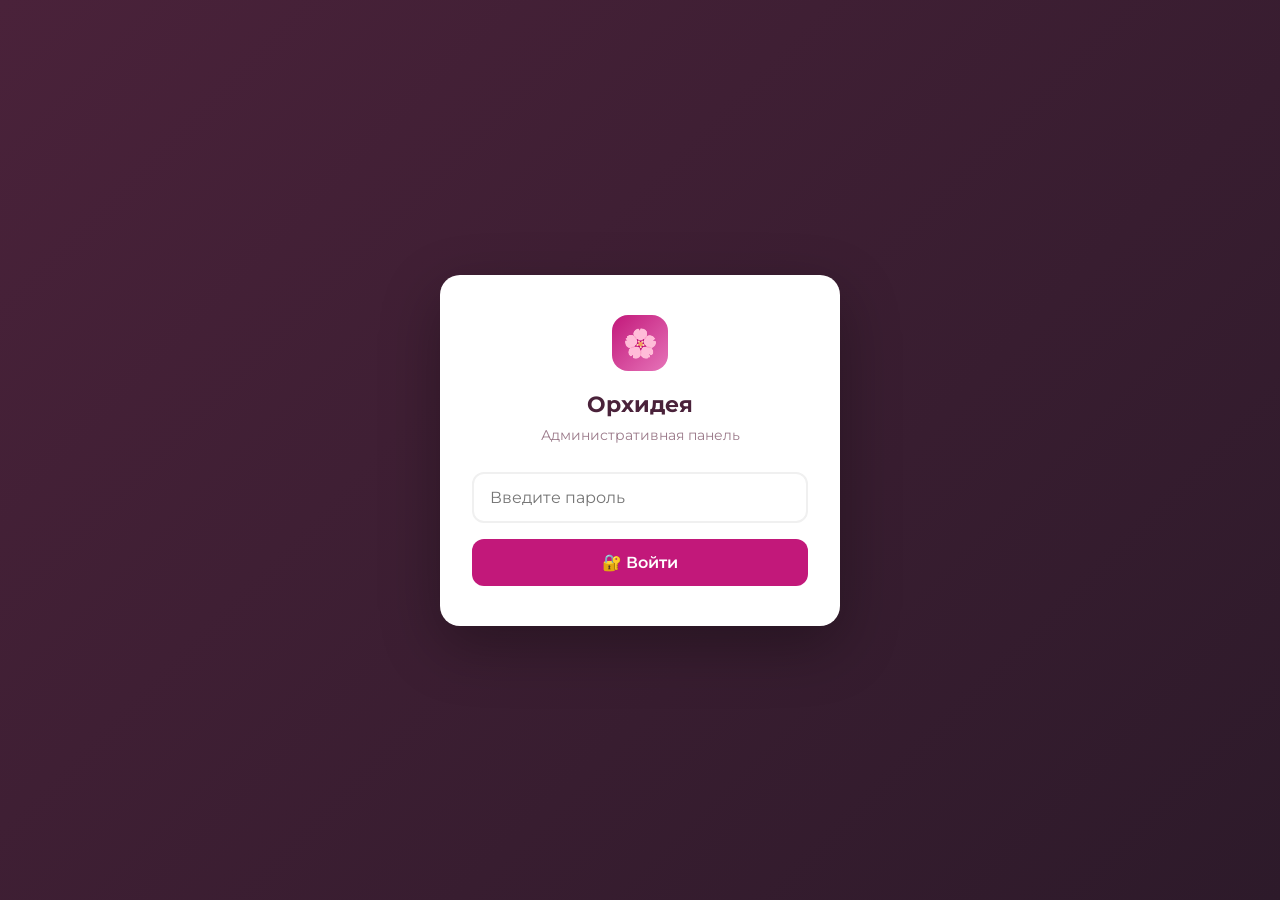
==== commit 7947c93b: "Update admin.html" ====
--- a/admin.html
+++ b/admin.html
@@ -2,7 +2,7 @@
 <html lang="ru">
 <head>
 <meta charset="UTF-8">
-<meta name="viewport" content="width=device-width, initial-scale=1.0">
+<meta name="viewport" content="width=device-width, initial-scale=1.0, maximum-scale=1.0, user-scalable=no">
 <title>Админ-панель — Орхидея</title>
 <link href="https://fonts.googleapis.com/css2?family=Montserrat:wght@300;400;500;600;700&display=swap" rel="stylesheet">
 <style>
@@ -14,8 +14,9 @@
   --radius: 12px; --shadow: 0 2px 12px rgba(74,34,58,.1);
   --transition: all .3s cubic-bezier(.4,0,.2,1);
 }
-* { margin: 0; padding: 0; box-sizing: border-box; }
-body { font-family: 'Montserrat', sans-serif; background: var(--bg-light); color: var(--text-dark); min-height: 100vh; }
+* { margin: 0; padding: 0; box-sizing: border-box; -webkit-tap-highlight-color: transparent; }
+html { font-size: 16px; }
+body { font-family: 'Montserrat', sans-serif; background: var(--bg-light); color: var(--text-dark); min-height: 100vh; overflow-x: hidden; }
 a { color: inherit; text-decoration: none; }
 
 /* ===== LOGIN SCREEN ===== */
@@ -24,33 +25,37 @@
   background: linear-gradient(135deg, var(--text-dark) 0%, #2D1A2A 100%);
   display: flex; align-items: center; justify-content: center;
   z-index: 9999; transition: opacity .5s, visibility .5s;
+  padding: 20px;
 }
 .login-screen.hidden { opacity: 0; visibility: hidden; pointer-events: none; }
 .login-box {
   background: var(--bg-white); border-radius: 20px;
-  padding: 48px 40px; width: 100%; max-width: 400px;
+  padding: 40px 32px; width: 100%; max-width: 400px;
   box-shadow: 0 20px 60px rgba(0,0,0,.3); text-align: center;
 }
 .login-logo {
-  width: 64px; height: 64px;
+  width: 56px; height: 56px;
   background: linear-gradient(135deg, var(--primary) 0%, var(--primary-light) 100%);
   border-radius: 16px; display: flex; align-items: center; justify-content: center;
-  font-size: 32px; margin: 0 auto 24px;
-}
-.login-box h1 { font-size: 24px; font-weight: 700; color: var(--text-dark); margin-bottom: 8px; }
-.login-box p { font-size: 14px; color: var(--text-light); margin-bottom: 32px; }
+  font-size: 28px; margin: 0 auto 20px;
+}
+.login-box h1 { font-size: 22px; font-weight: 700; color: var(--text-dark); margin-bottom: 8px; }
+.login-box p { font-size: 14px; color: var(--text-light); margin-bottom: 28px; }
 .login-input {
   width: 100%; padding: 14px 16px; border: 2px solid var(--gray-light);
-  border-radius: 12px; font-size: 15px; font-family: inherit;
+  border-radius: 12px; font-size: 16px; font-family: inherit;
   margin-bottom: 16px; transition: var(--transition); background: var(--bg-white);
+  -webkit-appearance: none; appearance: none;
 }
 .login-input:focus { outline: none; border-color: var(--primary); box-shadow: 0 0 0 4px rgba(194,24,122,.1); }
 .login-btn {
   width: 100%; padding: 14px; background: var(--primary); color: #fff;
-  border: none; border-radius: 12px; font-size: 15px; font-weight: 600;
+  border: none; border-radius: 12px; font-size: 16px; font-weight: 600;
   cursor: pointer; transition: var(--transition); font-family: inherit;
+  -webkit-appearance: none; appearance: none;
 }
 .login-btn:hover { background: var(--primary-dark); transform: translateY(-1px); }
+.login-btn:active { transform: translateY(0); }
 .login-error { color: var(--danger); font-size: 13px; margin-top: 12px; display: none; }
 .login-error.visible { display: block; }
 
@@ -61,163 +66,208 @@
 .sidebar {
   width: 260px; background: var(--text-dark); color: #fff;
   position: fixed; height: 100vh; overflow-y: auto; z-index: 100;
-  transition: var(--transition);
+  transition: transform .3s ease;
+  -webkit-overflow-scrolling: touch;
 }
 .sidebar-header {
-  padding: 24px 20px; border-bottom: 1px solid rgba(255,255,255,.1);
-  display: flex; align-items: center; gap: 12px;
+  padding: 20px 16px; border-bottom: 1px solid rgba(255,255,255,.1);
+  display: flex; align-items: center; gap: 10px;
 }
 .sidebar-logo {
-  width: 40px; height: 40px; background: var(--primary);
+  width: 36px; height: 36px; background: var(--primary);
   border-radius: 10px; display: flex; align-items: center; justify-content: center;
-  font-size: 20px;
-}
-.sidebar-title { font-size: 18px; font-weight: 600; }
+  font-size: 18px; flex-shrink: 0;
+}
+.sidebar-title { font-size: 16px; font-weight: 600; }
 .sidebar-subtitle { font-size: 11px; opacity: .6; margin-top: 2px; }
 
-.sidebar-nav { padding: 16px 0; }
+.sidebar-nav { padding: 12px 0; }
 .nav-item {
-  display: flex; align-items: center; gap: 12px;
-  padding: 12px 20px; cursor: pointer; transition: var(--transition);
-  font-size: 14px; font-weight: 500; border-left: 3px solid transparent;
-  color: rgba(255,255,255,.7);
+  display: flex; align-items: center; gap: 10px;
+  padding: 10px 16px; cursor: pointer; transition: var(--transition);
+  font-size: 13px; font-weight: 500; border-left: 3px solid transparent;
+  color: rgba(255,255,255,.7); min-height: 44px;
 }
 .nav-item:hover { background: rgba(255,255,255,.05); color: #fff; }
 .nav-item.active { background: rgba(194,24,122,.15); color: var(--primary-light); border-left-color: var(--primary); }
-.nav-icon { font-size: 18px; width: 24px; text-align: center; }
-
-.sidebar-footer { padding: 16px 20px; border-top: 1px solid rgba(255,255,255,.1); font-size: 12px; opacity: .5; text-align: center; }
+.nav-icon { font-size: 16px; width: 22px; text-align: center; flex-shrink: 0; }
+
+.sidebar-footer { padding: 12px 16px; border-top: 1px solid rgba(255,255,255,.1); font-size: 11px; opacity: .5; text-align: center; }
 .logout-btn {
-  display: flex; align-items: center; gap: 8px; padding: 10px 20px;
-  margin: 8px 20px; background: rgba(244,67,54,.15); color: #FF8A80;
+  display: flex; align-items: center; gap: 8px; padding: 10px 16px;
+  margin: 8px 16px; background: rgba(244,67,54,.15); color: #FF8A80;
   border: none; border-radius: 8px; font-size: 13px; font-weight: 600;
   cursor: pointer; transition: var(--transition); font-family: inherit;
-  width: calc(100% - 40px);
+  width: calc(100% - 32px); min-height: 44px;
+  -webkit-appearance: none; appearance: none;
 }
 .logout-btn:hover { background: rgba(244,67,54,.25); }
 
 /* ===== MOBILE SIDEBAR ===== */
 .sidebar-toggle {
-  display: none; position: fixed; top: 16px; left: 16px; z-index: 200;
+  display: none; position: fixed; top: 12px; left: 12px; z-index: 200;
   width: 44px; height: 44px; background: var(--text-dark); border: none;
   border-radius: 10px; color: #fff; font-size: 20px; cursor: pointer;
   align-items: center; justify-content: center;
-}
+  -webkit-appearance: none; appearance: none;
+}
+.overlay {
+  display: none; position: fixed; inset: 0;
+  background: rgba(0,0,0,.5); z-index: 99;
+}
+.overlay.active { display: block; }
+
 @media(max-width:900px) {
-  .sidebar { transform: translateX(-100%); }
+  .sidebar { transform: translateX(-100%); width: 280px; }
   .sidebar.open { transform: translateX(0); }
   .sidebar-toggle { display: flex; }
   .main-content { margin-left: 0 !important; }
-  .overlay { display: none; position: fixed; inset: 0; background: rgba(0,0,0,.5); z-index: 99; }
-  .overlay.active { display: block; }
 }
 
 /* ===== MAIN CONTENT ===== */
 .main-content { margin-left: 260px; flex: 1; min-height: 100vh; }
+@media(max-width:900px) { .main-content { margin-left: 0; } }
 
 /* ===== HEADER ===== */
 .topbar {
-  background: var(--bg-white); padding: 16px 32px;
+  background: var(--bg-white); padding: 12px 16px;
   display: flex; justify-content: space-between; align-items: center;
   border-bottom: 1px solid var(--gray-light); position: sticky; top: 0; z-index: 50;
-}
-.topbar-title { font-size: 20px; font-weight: 600; }
-.topbar-actions { display: flex; gap: 12px; align-items: center; }
+  flex-wrap: wrap; gap: 8px;
+}
+.topbar-title { font-size: 18px; font-weight: 600; }
+.topbar-actions { display: flex; gap: 8px; align-items: center; flex-wrap: wrap; }
 .btn {
-  display: inline-flex; align-items: center; gap: 8px;
-  padding: 10px 20px; border-radius: var(--radius); font-size: 14px; font-weight: 600;
+  display: inline-flex; align-items: center; gap: 6px;
+  padding: 8px 14px; border-radius: var(--radius); font-size: 13px; font-weight: 600;
   border: none; cursor: pointer; transition: var(--transition); font-family: inherit;
+  min-height: 36px; -webkit-appearance: none; appearance: none;
 }
 .btn-primary { background: var(--primary); color: #fff; }
 .btn-primary:hover { background: var(--primary-dark); transform: translateY(-1px); }
+.btn-primary:active { transform: translateY(0); }
 .btn-success { background: var(--success); color: #fff; }
 .btn-success:hover { background: #388E3C; }
 .btn-outline { background: transparent; color: var(--text-medium); border: 1px solid var(--gray-medium); }
 .btn-outline:hover { border-color: var(--primary); color: var(--primary); }
-.btn-sm { padding: 8px 16px; font-size: 13px; }
+.btn-sm { padding: 6px 12px; font-size: 12px; }
 .btn-danger { background: var(--danger); color: #fff; }
 .btn-danger:hover { background: #D32F2F; }
 
-.status-badge { padding: 6px 12px; border-radius: 20px; font-size: 12px; font-weight: 600; }
+.status-badge { padding: 4px 10px; border-radius: 20px; font-size: 11px; font-weight: 600; }
 .status-saved { background: #E8F5E9; color: var(--success); }
 .status-unsaved { background: #FFF3E0; color: var(--warning); }
 
 /* ===== CONTENT AREA ===== */
-.content { padding: 32px; max-width: 1200px; }
-@media(max-width:768px) { .content { padding: 20px; } }
+.content { padding: 20px; max-width: 1200px; }
+@media(min-width:768px) { .content { padding: 32px; } }
 
 /* ===== FORMS ===== */
 .form-section {
   background: var(--bg-white); border-radius: var(--radius);
-  padding: 24px; margin-bottom: 24px; box-shadow: var(--shadow);
-}
+  padding: 20px; margin-bottom: 16px; box-shadow: var(--shadow);
+}
+@media(min-width:768px) { .form-section { padding: 24px; margin-bottom: 24px; } }
+
 .form-section-title {
-  font-size: 16px; font-weight: 700; margin-bottom: 20px;
-  padding-bottom: 12px; border-bottom: 1px solid var(--gray-light);
+  font-size: 15px; font-weight: 700; margin-bottom: 16px;
+  padding-bottom: 10px; border-bottom: 1px solid var(--gray-light);
   display: flex; align-items: center; gap: 8px;
 }
-.form-grid { display: grid; grid-template-columns: repeat(2, 1fr); gap: 20px; }
-@media(max-width:768px) { .form-grid { grid-template-columns: 1fr; } }
+.form-grid { display: grid; grid-template-columns: 1fr; gap: 16px; }
+@media(min-width:768px) { .form-grid { grid-template-columns: repeat(2, 1fr); gap: 20px; } }
 
 .form-group { display: flex; flex-direction: column; gap: 6px; }
 .form-group.full-width { grid-column: 1 / -1; }
 .form-label {
-  font-size: 13px; font-weight: 600; color: var(--text-medium);
+  font-size: 12px; font-weight: 600; color: var(--text-medium);
   text-transform: uppercase; letter-spacing: .5px;
 }
 .form-input, .form-textarea, .form-select {
-  padding: 12px 14px; border: 1px solid var(--gray-medium); border-radius: 8px;
-  font-family: inherit; font-size: 14px; color: var(--text-dark);
+  padding: 10px 12px; border: 1px solid var(--gray-medium); border-radius: 8px;
+  font-family: inherit; font-size: 15px; color: var(--text-dark);
   transition: var(--transition); background: var(--bg-white);
+  width: 100%; -webkit-appearance: none; appearance: none;
 }
 .form-input:focus, .form-textarea:focus, .form-select:focus {
   outline: none; border-color: var(--primary); box-shadow: 0 0 0 3px rgba(194,24,122,.1);
 }
-.form-textarea { min-height: 80px; resize: vertical; }
-.form-select { cursor: pointer; }
+.form-textarea { min-height: 60px; resize: vertical; }
+.form-select { cursor: pointer; background-image: url("data:image/svg+xml,%3Csvg xmlns='http://www.w3.org/2000/svg' width='12' height='12' viewBox='0 0 12 12'%3E%3Cpath fill='%236B3D5A' d='M6 8L1 3h10z'/%3E%3C/svg%3E"); background-repeat: no-repeat; background-position: right 12px center; padding-right: 32px; }
 .form-hint { font-size: 12px; color: var(--text-light); }
 
 /* ===== IMAGE UPLOAD ===== */
 .image-upload {
   border: 2px dashed var(--gray-medium); border-radius: var(--radius);
-  padding: 24px; text-align: center; cursor: pointer;
+  padding: 20px; text-align: center; cursor: pointer;
   transition: var(--transition); background: var(--bg-light);
-  position: relative; overflow: hidden;
+  position: relative; overflow: hidden; min-height: 120px;
+  display: flex; align-items: center; justify-content: center;
 }
 .image-upload:hover { border-color: var(--primary); background: rgba(194,24,122,.03); }
-.image-upload.has-image { border-style: solid; border-color: var(--primary-light); padding: 0; }
-.image-upload input[type="file"] { position: absolute; inset: 0; opacity: 0; cursor: pointer; }
-.upload-placeholder { display: flex; flex-direction: column; align-items: center; gap: 8px; color: var(--text-light); font-size: 14px; }
-.upload-placeholder .upload-icon { font-size: 32px; }
+.image-upload.has-image { border-style: solid; border-color: var(--primary-light); padding: 0; min-height: auto; }
+.image-upload input[type="file"] { position: absolute; inset: 0; opacity: 0; cursor: pointer; z-index: 2; }
+.upload-placeholder { display: flex; flex-direction: column; align-items: center; gap: 6px; color: var(--text-light); font-size: 13px; pointer-events: none; }
+.upload-placeholder .upload-icon { font-size: 28px; }
 .upload-preview { width: 100%; max-height: 200px; object-fit: cover; border-radius: 8px; display: block; }
 .upload-preview-small { width: 48px; height: 48px; object-fit: cover; border-radius: 8px; }
 .remove-image {
-  position: absolute; top: 8px; right: 8px; width: 28px; height: 28px;
+  position: absolute; top: 6px; right: 6px; width: 28px; height: 28px;
   background: rgba(244,67,54,.9); color: #fff; border: none; border-radius: 50%;
-  cursor: pointer; font-size: 14px; display: flex; align-items: center; justify-content: center; z-index: 2;
+  cursor: pointer; font-size: 14px; display: flex; align-items: center; justify-content: center;
+  z-index: 3; -webkit-appearance: none; appearance: none;
 }
 
 /* ===== PRODUCTS TABLE ===== */
 .products-table-wrapper { background: var(--bg-white); border-radius: var(--radius); overflow: hidden; box-shadow: var(--shadow); }
 .products-toolbar {
-  padding: 16px 20px; display: flex; justify-content: space-between; align-items: center;
-  border-bottom: 1px solid var(--gray-light); flex-wrap: wrap; gap: 12px;
+  padding: 12px 16px; display: flex; justify-content: space-between; align-items: center;
+  border-bottom: 1px solid var(--gray-light); flex-wrap: wrap; gap: 10px;
 }
 .table-search {
-  padding: 8px 14px; border: 1px solid var(--gray-medium); border-radius: 8px;
-  font-size: 14px; width: 240px; font-family: inherit;
-}
-.products-table { width: 100%; border-collapse: collapse; font-size: 14px; }
-.products-table th {
-  background: var(--bg-light); padding: 12px 16px; text-align: left;
-  font-weight: 600; font-size: 12px; text-transform: uppercase; letter-spacing: .5px;
-  color: var(--text-light); border-bottom: 1px solid var(--gray-light);
-}
-.products-table td { padding: 12px 16px; border-bottom: 1px solid var(--gray-light); vertical-align: middle; }
-.products-table tr:hover { background: var(--bg-light); }
-.products-table tr:last-child td { border-bottom: none; }
-.product-img-cell { font-size: 28px; }
-.product-img-cell img { width: 48px; height: 48px; object-fit: cover; border-radius: 8px; }
+  padding: 8px 12px; border: 1px solid var(--gray-medium); border-radius: 8px;
+  font-size: 14px; width: 100%; max-width: 240px; font-family: inherit;
+  -webkit-appearance: none; appearance: none;
+}
+
+/* Mobile table cards */
+@media(max-width:768px) {
+  .products-table thead { display: none; }
+  .products-table, .products-table tbody, .products-table tr, .products-table td { display: block; width: 100%; }
+  .products-table tr {
+    padding: 16px; border-bottom: 1px solid var(--gray-light);
+    position: relative;
+  }
+  .products-table td {
+    padding: 4px 0; border: none;
+    display: flex; align-items: center; gap: 8px;
+  }
+  .products-table td::before {
+    content: attr(data-label);
+    font-size: 11px; font-weight: 600; color: var(--text-light);
+    text-transform: uppercase; min-width: 80px;
+  }
+  .product-img-cell { font-size: 24px; }
+  .product-img-cell::before { display: none; }
+  .product-img-cell img { width: 48px; height: 48px; }
+  .table-actions { margin-top: 8px; justify-content: flex-end; }
+  .table-actions::before { display: none; }
+}
+
+@media(min-width:769px) {
+  .products-table { width: 100%; border-collapse: collapse; font-size: 14px; }
+  .products-table th {
+    background: var(--bg-light); padding: 12px 16px; text-align: left;
+    font-weight: 600; font-size: 12px; text-transform: uppercase; letter-spacing: .5px;
+    color: var(--text-light); border-bottom: 1px solid var(--gray-light);
+  }
+  .products-table td { padding: 12px 16px; border-bottom: 1px solid var(--gray-light); vertical-align: middle; }
+  .products-table tr:hover { background: var(--bg-light); }
+  .products-table tr:last-child td { border-bottom: none; }
+  .product-img-cell { font-size: 28px; }
+  .product-img-cell img { width: 48px; height: 48px; object-fit: cover; border-radius: 8px; }
+}
+
 .product-name { font-weight: 600; color: var(--text-dark); }
 .product-desc { font-size: 12px; color: var(--text-light); margin-top: 2px; }
 .product-price { font-weight: 700; color: var(--primary); font-size: 15px; }
@@ -226,8 +276,9 @@
 .badge-regular { background: var(--bg-light); color: var(--text-light); }
 .table-actions { display: flex; gap: 6px; }
 .action-btn {
-  width: 32px; height: 32px; border-radius: 6px; border: none; cursor: pointer;
-  display: flex; align-items: center; justify-content: center; font-size: 16px; transition: var(--transition);
+  width: 36px; height: 36px; border-radius: 8px; border: none; cursor: pointer;
+  display: flex; align-items: center; justify-content: center; font-size: 16px;
+  transition: var(--transition); -webkit-appearance: none; appearance: none;
 }
 .action-btn.edit { background: #E3F2FD; color: #1976D2; }
 .action-btn.edit:hover { background: #1976D2; color: #fff; }
@@ -238,65 +289,107 @@
 .modal-overlay {
   position: fixed; inset: 0; background: rgba(74,34,58,.5); backdrop-filter: blur(4px);
   z-index: 1000; display: flex; align-items: center; justify-content: center;
-  padding: 20px; opacity: 0; visibility: hidden; transition: var(--transition);
+  padding: 16px; opacity: 0; visibility: hidden; transition: var(--transition);
 }
 .modal-overlay.active { opacity: 1; visibility: visible; }
 .modal {
-  background: var(--bg-white); border-radius: var(--radius); width: 100%; max-width: 600px;
+  background: var(--bg-white); border-radius: var(--radius); width: 100%; max-width: 560px;
   max-height: 90vh; overflow-y: auto; box-shadow: 0 20px 60px rgba(74,34,58,.3);
   transform: scale(.95); transition: var(--transition);
 }
 .modal-overlay.active .modal { transform: scale(1); }
-.modal-header { padding: 20px 24px; border-bottom: 1px solid var(--gray-light); display: flex; justify-content: space-between; align-items: center; }
-.modal-header h3 { font-size: 18px; font-weight: 700; }
-.modal-close { width: 32px; height: 32px; border-radius: 8px; border: none; background: var(--bg-light); cursor: pointer; font-size: 18px; display: flex; align-items: center; justify-content: center; transition: var(--transition); }
+.modal-header { padding: 16px 20px; border-bottom: 1px solid var(--gray-light); display: flex; justify-content: space-between; align-items: center; }
+.modal-header h3 { font-size: 16px; font-weight: 700; }
+.modal-close { width: 32px; height: 32px; border-radius: 8px; border: none; background: var(--bg-light); cursor: pointer; font-size: 18px; display: flex; align-items: center; justify-content: center; transition: var(--transition); -webkit-appearance: none; appearance: none; }
 .modal-close:hover { background: var(--gray-light); }
-.modal-body { padding: 24px; }
-.modal-footer { padding: 16px 24px 24px; display: flex; justify-content: flex-end; gap: 12px; }
+.modal-body { padding: 20px; }
+.modal-footer { padding: 12px 20px 20px; display: flex; justify-content: flex-end; gap: 10px; flex-wrap: wrap; }
 
 /* ===== TOAST ===== */
-.toast-container { position: fixed; top: 24px; right: 24px; z-index: 9999; display: flex; flex-direction: column; gap: 8px; }
+.toast-container { position: fixed; top: 16px; right: 16px; left: 16px; z-index: 9999; display: flex; flex-direction: column; gap: 8px; pointer-events: none; }
+@media(min-width:768px) { .toast-container { left: auto; } }
 .toast {
-  padding: 14px 20px; border-radius: 10px; color: #fff; font-size: 14px; font-weight: 500;
+  padding: 12px 16px; border-radius: 10px; color: #fff; font-size: 14px; font-weight: 500;
   display: flex; align-items: center; gap: 10px; box-shadow: 0 4px 16px rgba(0,0,0,.2);
-  animation: toastIn .3s ease, toastOut .3s ease 2.7s forwards; max-width: 360px;
+  animation: toastIn .3s ease, toastOut .3s ease 2.7s forwards; pointer-events: auto;
 }
 .toast-success { background: var(--success); }
 .toast-error { background: var(--danger); }
 .toast-info { background: var(--primary); }
-@keyframes toastIn { from { transform: translateX(100%); opacity: 0; } to { transform: translateX(0); opacity: 1; } }
-@keyframes toastOut { from { transform: translateX(0); opacity: 1; } to { transform: translateX(100%); opacity: 0; } }
+@keyframes toastIn { from { transform: translateY(-20px); opacity: 0; } to { transform: translateY(0); opacity: 1; } }
+@keyframes toastOut { from { transform: translateY(0); opacity: 1; } to { transform: translateY(-20px); opacity: 0; } }
 
 /* ===== PREVIEW PANEL ===== */
-.preview-panel { background: var(--bg-white); border-radius: var(--radius); padding: 20px; box-shadow: var(--shadow); margin-bottom: 24px; }
-.preview-header { display: flex; justify-content: space-between; align-items: center; margin-bottom: 16px; }
-.preview-frame { width: 100%; height: 400px; border: 1px solid var(--gray-medium); border-radius: 8px; overflow: hidden; }
+.preview-panel { background: var(--bg-white); border-radius: var(--radius); padding: 16px; box-shadow: var(--shadow); margin-bottom: 16px; }
+.preview-header { display: flex; justify-content: space-between; align-items: center; margin-bottom: 12px; flex-wrap: wrap; gap: 8px; }
+.preview-frame { width: 100%; height: 300px; border: 1px solid var(--gray-medium); border-radius: 8px; overflow: hidden; }
+@media(min-width:768px) { .preview-frame { height: 400px; } }
 .preview-frame iframe { width: 100%; height: 100%; border: none; }
 
 /* ===== STATS CARDS ===== */
-.stats-grid { display: grid; grid-template-columns: repeat(4, 1fr); gap: 20px; margin-bottom: 24px; }
-@media(max-width:1100px) { .stats-grid { grid-template-columns: repeat(2, 1fr); } }
-@media(max-width:600px) { .stats-grid { grid-template-columns: 1fr; } }
-.stat-card { background: var(--bg-white); border-radius: var(--radius); padding: 20px; box-shadow: var(--shadow); display: flex; align-items: center; gap: 16px; }
-.stat-icon { width: 48px; height: 48px; border-radius: 12px; display: flex; align-items: center; justify-content: center; font-size: 24px; }
+.stats-grid { display: grid; grid-template-columns: repeat(2, 1fr); gap: 12px; margin-bottom: 16px; }
+@media(min-width:600px) { .stats-grid { grid-template-columns: repeat(2, 1fr); gap: 16px; } }
+@media(min-width:1100px) { .stats-grid { grid-template-columns: repeat(4, 1fr); gap: 20px; margin-bottom: 24px; } }
+.stat-card { background: var(--bg-white); border-radius: var(--radius); padding: 16px; box-shadow: var(--shadow); display: flex; align-items: center; gap: 12px; }
+.stat-icon { width: 40px; height: 40px; border-radius: 10px; display: flex; align-items: center; justify-content: center; font-size: 20px; flex-shrink: 0; }
 .stat-icon.pink { background: #FCE4EC; } .stat-icon.blue { background: #E3F2FD; }
 .stat-icon.green { background: #E8F5E9; } .stat-icon.orange { background: #FFF3E0; }
-.stat-value { font-size: 24px; font-weight: 700; color: var(--text-dark); }
-.stat-label { font-size: 13px; color: var(--text-light); margin-top: 2px; }
+.stat-value { font-size: 20px; font-weight: 700; color: var(--text-dark); }
+.stat-label { font-size: 12px; color: var(--text-light); margin-top: 2px; }
 
 /* ===== TESTIMONIALS EDITOR ===== */
-.testimonial-editor { background: var(--bg-light); border-radius: var(--radius); padding: 20px; margin-bottom: 16px; border: 1px solid var(--gray-light); }
-.testimonial-header { display: flex; justify-content: space-between; align-items: center; margin-bottom: 16px; }
+.testimonial-editor { background: var(--bg-light); border-radius: var(--radius); padding: 16px; margin-bottom: 12px; border: 1px solid var(--gray-light); }
+.testimonial-header { display: flex; justify-content: space-between; align-items: center; margin-bottom: 12px; flex-wrap: wrap; gap: 8px; }
 .testimonial-header h4 { font-size: 14px; font-weight: 600; }
 
 /* ===== HERO IMAGE GRID ===== */
-.hero-images-grid { display: grid; grid-template-columns: repeat(3, 1fr); gap: 16px; }
-@media(max-width:768px) { .hero-images-grid { grid-template-columns: 1fr; } }
-.hero-image-card { background: var(--bg-light); border-radius: var(--radius); padding: 16px; text-align: center; }
-.hero-image-card h4 { font-size: 13px; font-weight: 600; margin-bottom: 12px; color: var(--text-medium); }
+.hero-images-grid { display: grid; grid-template-columns: 1fr; gap: 12px; }
+@media(min-width:768px) { .hero-images-grid { grid-template-columns: repeat(3, 1fr); gap: 16px; } }
+.hero-image-card { background: var(--bg-light); border-radius: var(--radius); padding: 12px; text-align: center; }
+.hero-image-card h4 { font-size: 12px; font-weight: 600; margin-bottom: 10px; color: var(--text-medium); }
+
+/* ===== CATEGORY CARDS ===== */
+.category-editor {
+  background: var(--bg-light); border-radius: var(--radius); padding: 16px;
+  margin-bottom: 12px; border: 1px solid var(--gray-light); position: relative;
+}
+.category-editor-header {
+  display: flex; justify-content: space-between; align-items: center; margin-bottom: 12px;
+}
+.category-editor-header h4 { font-size: 14px; font-weight: 600; }
+.category-editor-row {
+  display: flex; gap: 8px; margin-bottom: 8px; align-items: center;
+}
+.category-editor-row .form-input { margin-bottom: 0; }
+.category-icon-input { width: 60px !important; text-align: center; font-size: 20px !important; flex-shrink: 0; }
+.category-name-input { flex: 1; }
+.category-desc-input { width: 100%; }
+
+.add-category-btn {
+  display: flex; align-items: center; justify-content: center; gap: 8px;
+  width: 100%; padding: 14px; border: 2px dashed var(--gray-medium);
+  border-radius: var(--radius); background: transparent; color: var(--text-light);
+  font-size: 14px; font-weight: 600; cursor: pointer; transition: var(--transition);
+  font-family: inherit; margin-top: 8px; -webkit-appearance: none; appearance: none;
+}
+.add-category-btn:hover { border-color: var(--primary); color: var(--primary); background: rgba(194,24,122,.03); }
 
 /* ===== HIDDEN ===== */
 .hidden { display: none !important; }
+
+/* ===== SCROLLBAR ===== */
+::-webkit-scrollbar { width: 6px; height: 6px; }
+::-webkit-scrollbar-track { background: transparent; }
+::-webkit-scrollbar-thumb { background: var(--gray-medium); border-radius: 3px; }
+::-webkit-scrollbar-thumb:hover { background: var(--text-light); }
+
+/* ===== TOUCH OPTIMIZATIONS ===== */
+@media(hover: none) {
+  .btn:hover { transform: none; }
+  .btn:active { transform: scale(.98); }
+  .action-btn:hover { transform: none; }
+  .nav-item:hover { background: transparent; }
+}
 </style>
 </head>
 <body>
@@ -307,12 +400,9 @@
     <div class="login-logo">🌸</div>
     <h1>Орхидея</h1>
     <p>Административная панель</p>
-    <input type="password" class="login-input" id="loginPassword" placeholder="Введите пароль" onkeydown="if(event.key==='Enter')doLogin()">
+    <input type="password" class="login-input" id="loginPassword" placeholder="Введите пароль" onkeydown="if(event.key==='Enter')doLogin()" autocomplete="current-password">
     <button class="login-btn" onclick="doLogin()">🔐 Войти</button>
     <div class="login-error" id="loginError">❌ Неверный пароль</div>
-    <p style="margin-top:20px;font-size:12px;color:var(--text-light);">
-      Стандартный пароль: <code style="background:var(--gray-light);padding:2px 6px;border-radius:4px;">orchid2026</code>
-    </p>
   </div>
 </div>
 
@@ -340,7 +430,7 @@
       <div class="nav-item" data-page="preview"><span class="nav-icon">👁️</span><span>Предпросмотр</span></div>
     </nav>
     <button class="logout-btn" onclick="doLogout()"><span>🚪</span><span>Выйти</span></button>
-    <div class="sidebar-footer"><p>© 2026 Орхидея</p><p style="margin-top:4px">v2.0</p></div>
+    <div class="sidebar-footer"><p>© 2026 Орхидея</p><p style="margin-top:4px">v2.1</p></div>
   </aside>
 
   <main class="main-content">
@@ -358,27 +448,27 @@
       <div id="page-dashboard">
         <div class="stats-grid">
           <div class="stat-card"><div class="stat-icon pink">🌹</div><div><div class="stat-value" id="statProducts">0</div><div class="stat-label">Товаров</div></div></div>
-          <div class="stat-card"><div class="stat-icon blue">🔥</div><div><div class="stat-value" id="statPopular">0</div><div class="stat-label">Хитов продаж</div></div></div>
+          <div class="stat-card"><div class="stat-icon blue">🔥</div><div><div class="stat-value" id="statPopular">0</div><div class="stat-label">Хитов</div></div></div>
           <div class="stat-card"><div class="stat-icon green">📞</div><div><div class="stat-value" id="statPhone">—</div><div class="stat-label">Телефон</div></div></div>
-          <div class="stat-card"><div class="stat-icon orange">🕐</div><div><div class="stat-value" id="statHours">—</div><div class="stat-label">Режим работы</div></div></div>
+          <div class="stat-card"><div class="stat-icon orange">🕐</div><div><div class="stat-value" id="statHours">—</div><div class="stat-label">Режим</div></div></div>
         </div>
         <div class="form-section">
           <div class="form-section-title">🚀 Быстрые действия</div>
-          <div style="display:flex;gap:12px;flex-wrap:wrap;">
-            <button class="btn btn-primary" onclick="navigateTo('products')">➕ Добавить товар</button>
-            <button class="btn btn-outline" onclick="navigateTo('hero')">✏️ Редактировать главную</button>
-            <button class="btn btn-outline" onclick="navigateTo('contacts')">📞 Изменить контакты</button>
-            <button class="btn btn-outline" onclick="resetToDefault()">🔄 Сбросить на стандартные</button>
+          <div style="display:flex;gap:10px;flex-wrap:wrap;">
+            <button class="btn btn-primary" onclick="navigateTo('products')">➕ Товар</button>
+            <button class="btn btn-outline" onclick="navigateTo('hero')">✏️ Главная</button>
+            <button class="btn btn-outline" onclick="navigateTo('contacts')">📞 Контакты</button>
+            <button class="btn btn-outline" onclick="resetToDefault()">🔄 Сброс</button>
           </div>
         </div>
         <div class="form-section">
           <div class="form-section-title">📋 Инструкция</div>
           <div style="font-size:14px;line-height:1.8;color:var(--text-medium);">
-            <p><strong>1.</strong> Все изменения сохраняются автоматически в браузере (localStorage).</p>
+            <p><strong>1.</strong> Все изменения сохраняются в браузере (localStorage).</p>
             <p><strong>2.</strong> Нажмите «Сохранить» вверху, чтобы зафиксировать изменения.</p>
             <p><strong>3.</strong> Откройте сайт — изменения отобразятся сразу.</p>
             <p><strong>4.</strong> Фото загружаются прямо в браузер (base64), без сервера.</p>
-            <p style="margin-top:12px;padding:12px;background:#FFF3E0;border-radius:8px;color:#E65100;">⚠️ Данные хранятся только в этом браузере. При очистке кэша они удалятся.</p>
+            <p style="margin-top:12px;padding:12px;background:#FFF3E0;border-radius:8px;color:#E65100;">⚠️ Данные хранятся только в этом браузере.</p>
           </div>
         </div>
       </div>
@@ -396,10 +486,10 @@
           <div class="form-section-title">🎨 Логотип</div>
           <div class="form-grid">
             <div class="form-group">
-              <label class="form-label">Логотип (SVG/PNG)</label>
+              <label class="form-label">Логотип</label>
               <div class="image-upload" id="logoUpload" onclick="document.getElementById('logoInput').click()">
                 <input type="file" id="logoInput" accept="image/*" onchange="handleImageUpload(this,'logo')">
-                <div class="upload-placeholder" id="logoPlaceholder"><span class="upload-icon">📷</span><span>Нажмите для загрузки логотипа</span><span style="font-size:12px;">PNG, JPG, SVG до 2MB</span></div>
+                <div class="upload-placeholder" id="logoPlaceholder"><span class="upload-icon">📷</span><span>Нажмите для загрузки</span><span style="font-size:12px;">PNG, JPG до 2MB</span></div>
                 <img class="upload-preview hidden" id="logoPreview"><button class="remove-image hidden" id="logoRemove" onclick="event.stopPropagation();removeImage('logo')">✕</button>
               </div>
             </div>
@@ -410,40 +500,40 @@
       <!-- HERO SECTION -->
       <div id="page-hero" class="hidden">
         <div class="form-section">
-          <div class="form-section-title">🏠 Главная страница — Текст</div>
+          <div class="form-section-title">🏠 Главная — Текст</div>
           <div class="form-grid">
-            <div class="form-group full-width"><label class="form-label">Заголовок (первая строка)</label><input type="text" class="form-input" id="heroTitle1"></div>
-            <div class="form-group full-width"><label class="form-label">Заголовок (вторая строка, акцент)</label><input type="text" class="form-input" id="heroTitle2"></div>
+            <div class="form-group full-width"><label class="form-label">Заголовок 1</label><input type="text" class="form-input" id="heroTitle1"></div>
+            <div class="form-group full-width"><label class="form-label">Заголовок 2 (акцент)</label><input type="text" class="form-input" id="heroTitle2"></div>
             <div class="form-group full-width"><label class="form-label">Подзаголовок</label><input type="text" class="form-input" id="heroSubtitle"></div>
-            <div class="form-group"><label class="form-label">Бейдж (над заголовком)</label><input type="text" class="form-input" id="heroBadge"></div>
-            <div class="form-group"><label class="form-label">Кнопка каталога</label><input type="text" class="form-input" id="heroBtnCatalog"></div>
-            <div class="form-group full-width"><label class="form-label">Особенности (через запятую)</label><input type="text" class="form-input" id="heroFeatures"><span class="form-hint">Разделяйте особенности запятой</span></div>
+            <div class="form-group"><label class="form-label">Бейдж</label><input type="text" class="form-input" id="heroBadge"></div>
+            <div class="form-group"><label class="form-label">Кнопка</label><input type="text" class="form-input" id="heroBtnCatalog"></div>
+            <div class="form-group full-width"><label class="form-label">Особенности (через запятую)</label><input type="text" class="form-input" id="heroFeatures"></div>
           </div>
         </div>
         <div class="form-section">
-          <div class="form-section-title">🖼️ Фото главной секции</div>
+          <div class="form-section-title">🖼️ Фото главной</div>
           <div class="hero-images-grid">
             <div class="hero-image-card">
-              <h4>Центральное фото (орхидея)</h4>
+              <h4>Центральное фото</h4>
               <div class="image-upload" id="heroMainUpload" onclick="document.getElementById('heroMainInput').click()">
                 <input type="file" id="heroMainInput" accept="image/*" onchange="handleImageUpload(this,'heroMain')">
-                <div class="upload-placeholder" id="heroMainPlaceholder"><span class="upload-icon">🌸</span><span>Загрузить фото</span></div>
+                <div class="upload-placeholder" id="heroMainPlaceholder"><span class="upload-icon">🌸</span><span>Загрузить</span></div>
                 <img class="upload-preview hidden" id="heroMainPreview"><button class="remove-image hidden" id="heroMainRemove" onclick="event.stopPropagation();removeImage('heroMain')">✕</button>
               </div>
             </div>
             <div class="hero-image-card">
-              <h4>Фоновое фото 1</h4>
+              <h4>Фон 1</h4>
               <div class="image-upload" id="heroBg1Upload" onclick="document.getElementById('heroBg1Input').click()">
                 <input type="file" id="heroBg1Input" accept="image/*" onchange="handleImageUpload(this,'heroBg1')">
-                <div class="upload-placeholder" id="heroBg1Placeholder"><span class="upload-icon">🖼️</span><span>Загрузить фон</span></div>
+                <div class="upload-placeholder" id="heroBg1Placeholder"><span class="upload-icon">🖼️</span><span>Загрузить</span></div>
                 <img class="upload-preview hidden" id="heroBg1Preview"><button class="remove-image hidden" id="heroBg1Remove" onclick="event.stopPropagation();removeImage('heroBg1')">✕</button>
               </div>
             </div>
             <div class="hero-image-card">
-              <h4>Фоновое фото 2</h4>
+              <h4>Фон 2</h4>
               <div class="image-upload" id="heroBg2Upload" onclick="document.getElementById('heroBg2Input').click()">
                 <input type="file" id="heroBg2Input" accept="image/*" onchange="handleImageUpload(this,'heroBg2')">
-                <div class="upload-placeholder" id="heroBg2Placeholder"><span class="upload-icon">🖼️</span><span>Загрузить фон</span></div>
+                <div class="upload-placeholder" id="heroBg2Placeholder"><span class="upload-icon">🖼️</span><span>Загрузить</span></div>
                 <img class="upload-preview hidden" id="heroBg2Preview"><button class="remove-image hidden" id="heroBg2Remove" onclick="event.stopPropagation();removeImage('heroBg2')">✕</button>
               </div>
             </div>
@@ -451,7 +541,8 @@
         </div>
         <div class="form-section">
           <div class="form-section-title">📦 Категории</div>
-          <div class="form-grid" id="categoriesGrid"></div>
+          <div id="categoriesList"></div>
+          <button class="add-category-btn" onclick="addCategory()">➕ Добавить категорию</button>
         </div>
       </div>
 
@@ -459,11 +550,11 @@
       <div id="page-products" class="hidden">
         <div class="products-table-wrapper">
           <div class="products-toolbar">
-            <input type="text" class="table-search" id="productSearch" placeholder="🔍 Поиск товаров...">
-            <button class="btn btn-primary btn-sm" onclick="openProductModal()">➕ Добавить товар</button>
+            <input type="text" class="table-search" id="productSearch" placeholder="🔍 Поиск...">
+            <button class="btn btn-primary btn-sm" onclick="openProductModal()">➕ Добавить</button>
           </div>
           <table class="products-table">
-            <thead><tr><th>Фото</th><th>Название</th><th>Категория</th><th>Цена</th><th>Статус</th><th>Действия</th></tr></thead>
+            <thead><tr><th>Фото</th><th>Название</th><th>Кат.</th><th>Цена</th><th>Статус</th><th></th></tr></thead>
             <tbody id="productsTableBody"></tbody>
           </table>
         </div>
@@ -472,7 +563,7 @@
       <!-- TESTIMONIALS -->
       <div id="page-testimonials" class="hidden">
         <div class="form-section">
-          <div class="form-section-title">⭐ Управление отзывами</div>
+          <div class="form-section-title">⭐ Отзывы</div>
           <div id="testimonialsList"></div>
           <button class="btn btn-primary btn-sm" onclick="addTestimonial()" style="margin-top:12px;">➕ Добавить отзыв</button>
         </div>
@@ -481,15 +572,15 @@
       <!-- CONTACTS -->
       <div id="page-contacts" class="hidden">
         <div class="form-section">
-          <div class="form-section-title">📞 Контактная информация</div>
+          <div class="form-section-title">📞 Контакты</div>
           <div class="form-grid">
             <div class="form-group"><label class="form-label">Адрес</label><input type="text" class="form-input" id="contactAddress"></div>
-            <div class="form-group"><label class="form-label">Телефон (для отображения)</label><input type="text" class="form-input" id="contactPhone"></div>
+            <div class="form-group"><label class="form-label">Телефон</label><input type="text" class="form-input" id="contactPhone"></div>
             <div class="form-group"><label class="form-label">Email</label><input type="text" class="form-input" id="contactEmail"></div>
             <div class="form-group"><label class="form-label">Режим работы</label><input type="text" class="form-input" id="contactHours"></div>
-            <div class="form-group"><label class="form-label">WhatsApp (номер)</label><input type="text" class="form-input" id="contactWhatsApp"><span class="form-hint">Формат: 375000000000</span></div>
-            <div class="form-group"><label class="form-label">Instagram (username)</label><input type="text" class="form-input" id="contactInstagram"><span class="form-hint">Без @</span></div>
-            <div class="form-group full-width"><label class="form-label">Ссылка на карту</label><input type="text" class="form-input" id="contactMapUrl"></div>
+            <div class="form-group"><label class="form-label">WhatsApp</label><input type="text" class="form-input" id="contactWhatsApp"><span class="form-hint">375000000000</span></div>
+            <div class="form-group"><label class="form-label">Instagram</label><input type="text" class="form-input" id="contactInstagram"><span class="form-hint">Без @</span></div>
+            <div class="form-group full-width"><label class="form-label">Карта</label><input type="text" class="form-input" id="contactMapUrl"></div>
           </div>
         </div>
       </div>
@@ -514,12 +605,12 @@
           <div class="form-grid">
             <div class="form-group full-width"><label class="form-label">Заголовок</label><input type="text" class="form-input" id="aboutTitle"></div>
             <div class="form-group full-width"><label class="form-label">Описание</label><textarea class="form-textarea" id="aboutDesc"></textarea></div>
-            <div class="form-group"><label class="form-label">Статистика 1 — число</label><input type="text" class="form-input" id="aboutStat1Num"></div>
-            <div class="form-group"><label class="form-label">Статистика 1 — подпись</label><input type="text" class="form-input" id="aboutStat1Label"></div>
-            <div class="form-group"><label class="form-label">Статистика 2 — число</label><input type="text" class="form-input" id="aboutStat2Num"></div>
-            <div class="form-group"><label class="form-label">Статистика 2 — подпись</label><input type="text" class="form-input" id="aboutStat2Label"></div>
-            <div class="form-group"><label class="form-label">Статистика 3 — число</label><input type="text" class="form-input" id="aboutStat3Num"></div>
-            <div class="form-group"><label class="form-label">Статистика 3 — подпись</label><input type="text" class="form-input" id="aboutStat3Label"></div>
+            <div class="form-group"><label class="form-label">Стат 1 — число</label><input type="text" class="form-input" id="aboutStat1Num"></div>
+            <div class="form-group"><label class="form-label">Стат 1 — подпись</label><input type="text" class="form-input" id="aboutStat1Label"></div>
+            <div class="form-group"><label class="form-label">Стат 2 — число</label><input type="text" class="form-input" id="aboutStat2Num"></div>
+            <div class="form-group"><label class="form-label">Стат 2 — подпись</label><input type="text" class="form-input" id="aboutStat2Label"></div>
+            <div class="form-group"><label class="form-label">Стат 3 — число</label><input type="text" class="form-input" id="aboutStat3Num"></div>
+            <div class="form-group"><label class="form-label">Стат 3 — подпись</label><input type="text" class="form-input" id="aboutStat3Label"></div>
             <div class="form-group"><label class="form-label">Бейдж — число</label><input type="text" class="form-input" id="aboutBadgeNum"></div>
             <div class="form-group"><label class="form-label">Бейдж — подпись</label><input type="text" class="form-input" id="aboutBadgeText"></div>
           </div>
@@ -530,14 +621,14 @@
       <div id="page-preview" class="hidden">
         <div class="preview-panel">
           <div class="preview-header">
-            <div style="font-weight:700;font-size:16px;">👁️ Предпросмотр сайта</div>
-            <a href="index.html" target="_blank" class="btn btn-primary btn-sm">🌐 Открыть в новой вкладке</a>
+            <div style="font-weight:700;font-size:16px;">👁️ Предпросмотр</div>
+            <a href="index.html" target="_blank" class="btn btn-primary btn-sm">🌐 Открыть</a>
           </div>
           <div class="preview-frame"><iframe src="index.html" id="previewFrame"></iframe></div>
         </div>
         <div class="form-section">
           <div class="form-section-title">💡 Совет</div>
-          <p style="font-size:14px;color:var(--text-medium);line-height:1.7;">Для обновления предпросмотра нажмите «Сохранить» вверху страницы, затем обновите эту страницу (F5). Или откройте сайт в новой вкладке по кнопке выше.</p>
+          <p style="font-size:14px;color:var(--text-medium);line-height:1.7;">Для обновления предпросмотра нажмите «Сохранить», затем F5.</p>
         </div>
       </div>
     </div>
@@ -551,17 +642,17 @@
     <div class="modal-body">
       <div class="form-grid">
         <div class="form-group full-width">
-          <label class="form-label">Фото товара</label>
+          <label class="form-label">Фото</label>
           <div class="image-upload" id="productUpload" onclick="document.getElementById('productInput').click()">
             <input type="file" id="productInput" accept="image/*" onchange="handleImageUpload(this,'product')">
-            <div class="upload-placeholder" id="productPlaceholder"><span class="upload-icon">📷</span><span>Нажмите для загрузки фото</span><span style="font-size:12px;">PNG, JPG до 2MB</span></div>
+            <div class="upload-placeholder" id="productPlaceholder"><span class="upload-icon">📷</span><span>Нажмите для загрузки</span><span style="font-size:12px;">PNG, JPG до 2MB</span></div>
             <img class="upload-preview hidden" id="productPreview"><button class="remove-image hidden" id="productRemove" onclick="event.stopPropagation();removeImage('product')">✕</button>
           </div>
         </div>
         <div class="form-group"><label class="form-label">Название *</label><input type="text" class="form-input" id="prodName" required></div>
         <div class="form-group"><label class="form-label">Категория *</label><select class="form-select" id="prodCategory"><option value="bouquets">Букеты</option><option value="compositions">Композиции</option><option value="balloons">Шары</option><option value="toys">Игрушки</option><option value="cards">Открытки</option><option value="ribbons">Букеты из лент</option></select></div>
-        <div class="form-group"><label class="form-label">Цена (BYN) *</label><input type="number" class="form-input" id="prodPrice" min="0" required></div>
-        <div class="form-group"><label class="form-label">Хит продаж?</label><select class="form-select" id="prodPopular"><option value="false">Нет</option><option value="true">Да</option></select></div>
+        <div class="form-group"><label class="form-label">Цена *</label><input type="number" class="form-input" id="prodPrice" min="0" required></div>
+        <div class="form-group"><label class="form-label">Хит?</label><select class="form-select" id="prodPopular"><option value="false">Нет</option><option value="true">Да</option></select></div>
         <div class="form-group full-width"><label class="form-label">Описание</label><input type="text" class="form-input" id="prodDesc"></div>
       </div>
     </div>
@@ -579,10 +670,7 @@
 
 function checkAuth() {
   const authed = sessionStorage.getItem(AUTH_KEY) === 'true';
-  if (authed) {
-    showAdmin();
-    loadData();
-  }
+  if (authed) { showAdmin(); loadData(); }
 }
 
 function doLogin() {
@@ -763,7 +851,7 @@
   document.querySelector(`.nav-item[data-page="${page}"]`).classList.add('active');
   document.querySelectorAll('[id^="page-"]').forEach(el => el.classList.add('hidden'));
   document.getElementById('page-' + page).classList.remove('hidden');
-  const titles = { dashboard: 'Обзор', site: 'Настройки сайта', hero: 'Главная страница', products: 'Товары', testimonials: 'Отзывы', contacts: 'Контакты', about: 'О нас', preview: 'Предпросмотр' };
+  const titles = { dashboard: 'Обзор', site: 'Настройки', hero: 'Главная', products: 'Товары', testimonials: 'Отзывы', contacts: 'Контакты', about: 'О нас', preview: 'Предпросмотр' };
   document.getElementById('pageTitle').textContent = titles[page] || 'Админ-панель';
   document.getElementById('sidebar').classList.remove('open');
   document.getElementById('overlay').classList.remove('active');
@@ -865,17 +953,20 @@
   updateDashboard();
 }
 
-// ===================== CATEGORIES =====================
+// ===================== CATEGORIES (ADD/DELETE) =====================
 function renderCategories() {
-  const grid = document.getElementById('categoriesGrid');
-  grid.innerHTML = data.site.categories.map((cat, i) => `
-    <div class="form-group">
-      <label class="form-label">Категория ${i + 1}</label>
-      <div style="display:flex;gap:8px;margin-bottom:8px;">
-        <input type="text" class="form-input" style="width:60px;text-align:center;font-size:20px;" value="${cat.icon}" onchange="updateCategory(${i},'icon',this.value)" maxlength="2">
-        <input type="text" class="form-input" style="flex:1;" value="${cat.name}" onchange="updateCategory(${i},'name',this.value)" placeholder="Название">
-      </div>
-      <input type="text" class="form-input" value="${cat.desc}" onchange="updateCategory(${i},'desc',this.value)" placeholder="Описание">
+  const list = document.getElementById('categoriesList');
+  list.innerHTML = data.site.categories.map((cat, i) => `
+    <div class="category-editor" data-index="${i}">
+      <div class="category-editor-header">
+        <h4>Категория ${i + 1}</h4>
+        <button class="action-btn delete" onclick="deleteCategory(${i})" title="Удалить">🗑️</button>
+      </div>
+      <div class="category-editor-row">
+        <input type="text" class="form-input category-icon-input" value="${cat.icon}" onchange="updateCategory(${i},'icon',this.value)" maxlength="2" placeholder="🌹">
+        <input type="text" class="form-input category-name-input" value="${cat.name}" onchange="updateCategory(${i},'name',this.value)" placeholder="Название">
+      </div>
+      <input type="text" class="form-input category-desc-input" value="${cat.desc}" onchange="updateCategory(${i},'desc',this.value)" placeholder="Описание">
     </div>
   `).join('');
 }
@@ -883,6 +974,25 @@
 function updateCategory(index, field, value) {
   data.site.categories[index][field] = value;
   markChanged();
+}
+
+function addCategory() {
+  data.site.categories.push({ icon: '🌸', name: 'Новая категория', desc: 'Описание категории' });
+  renderCategories();
+  markChanged();
+  showToast('✅ Категория добавлена', 'success');
+}
+
+function deleteCategory(index) {
+  if (data.site.categories.length <= 1) {
+    showToast('❌ Нельзя удалить последнюю категорию', 'error');
+    return;
+  }
+  if (!confirm('🗑️ Удалить категорию "' + data.site.categories[index].name + '"?')) return;
+  data.site.categories.splice(index, 1);
+  renderCategories();
+  markChanged();
+  showToast('🗑️ Категория удалена', 'info');
 }
 
 // ===================== PRODUCTS =====================
@@ -893,20 +1003,36 @@
   const tbody = document.getElementById('productsTableBody');
   const search = document.getElementById('productSearch').value.toLowerCase();
   const filtered = data.products.filter(p => p.name.toLowerCase().includes(search) || p.desc.toLowerCase().includes(search));
-  tbody.innerHTML = filtered.map(p => `
-    <tr>
-      <td class="product-img-cell">${p.image ? '<img src="' + p.image + '" class="upload-preview-small">' : (catIcons[p.category] || '🌸')}</td>
-      <td><div class="product-name">${p.name}</div><div class="product-desc">${p.desc}</div></td>
-      <td>${catNames[p.category] || p.category}</td>
-      <td class="product-price">${p.price} BYN</td>
-      <td><span class="product-badge ${p.popular ? 'badge-popular' : 'badge-regular'}">${p.popular ? '🔥 Хит' : 'Обычный'}</span></td>
-      <td><div class="table-actions"><button class="action-btn edit" onclick="editProduct(${p.id})" title="Редактировать">✏️</button><button class="action-btn delete" onclick="deleteProduct(${p.id})" title="Удалить">🗑️</button></div></td>
-    </tr>
-  `).join('');
+
+  // Mobile card view
+  if (window.innerWidth <= 768) {
+    tbody.innerHTML = filtered.map(p => `
+      <tr>
+        <td data-label="" class="product-img-cell">${p.image ? '<img src="' + p.image + '" class="upload-preview-small">' : (catIcons[p.category] || '🌸')}</td>
+        <td data-label="Название"><div class="product-name">${p.name}</div><div class="product-desc">${p.desc}</div></td>
+        <td data-label="Кат.">${catNames[p.category] || p.category}</td>
+        <td data-label="Цена" class="product-price">${p.price} BYN</td>
+        <td data-label="Статус"><span class="product-badge ${p.popular ? 'badge-popular' : 'badge-regular'}">${p.popular ? '🔥 Хит' : 'Обычный'}</span></td>
+        <td data-label="" class="table-actions"><button class="action-btn edit" onclick="editProduct(${p.id})">✏️</button><button class="action-btn delete" onclick="deleteProduct(${p.id})">🗑️</button></td>
+      </tr>
+    `).join('');
+  } else {
+    tbody.innerHTML = filtered.map(p => `
+      <tr>
+        <td class="product-img-cell">${p.image ? '<img src="' + p.image + '" class="upload-preview-small">' : (catIcons[p.category] || '🌸')}</td>
+        <td><div class="product-name">${p.name}</div><div class="product-desc">${p.desc}</div></td>
+        <td>${catNames[p.category] || p.category}</td>
+        <td class="product-price">${p.price} BYN</td>
+        <td><span class="product-badge ${p.popular ? 'badge-popular' : 'badge-regular'}">${p.popular ? '🔥 Хит' : 'Обычный'}</span></td>
+        <td><div class="table-actions"><button class="action-btn edit" onclick="editProduct(${p.id})" title="Редактировать">✏️</button><button class="action-btn delete" onclick="deleteProduct(${p.id})" title="Удалить">🗑️</button></div></td>
+      </tr>
+    `).join('');
+  }
   updateDashboard();
 }
 
 document.getElementById('productSearch').addEventListener('input', renderProducts);
+window.addEventListener('resize', renderProducts);
 
 function openProductModal(id = null) {
   editingProductId = id;
@@ -979,7 +1105,7 @@
       <div class="form-grid">
         <div class="form-group"><label class="form-label">Имя</label><input type="text" class="form-input" value="${t.name}" onchange="updateTestimonial(${i},'name',this.value)"></div>
         <div class="form-group"><label class="form-label">Рейтинг (1-5)</label><input type="number" class="form-input" min="1" max="5" value="${t.rating}" onchange="updateTestimonial(${i},'rating',this.value)"></div>
-        <div class="form-group full-width"><label class="form-label">Текст отзыва</label><textarea class="form-textarea" onchange="updateTestimonial(${i},'text',this.value)">${t.text}</textarea></div>
+        <div class="form-group full-width"><label class="form-label">Текст</label><textarea class="form-textarea" onchange="updateTestimonial(${i},'text',this.value)">${t.text}</textarea></div>
       </div>
     </div>
   `).join('');
@@ -1032,7 +1158,7 @@
   if (e.ctrlKey && e.key === 's') { e.preventDefault(); saveAll(); }
 });
 
-console.log('Админ-панель Орхидеи v2.0. Ctrl+S для сохранения.');
+console.log('Админ-панель Орхидеи v2.1. Ctrl+S для сохранения.');
 </script>
 </body>
-                  </html>
+  </html>
